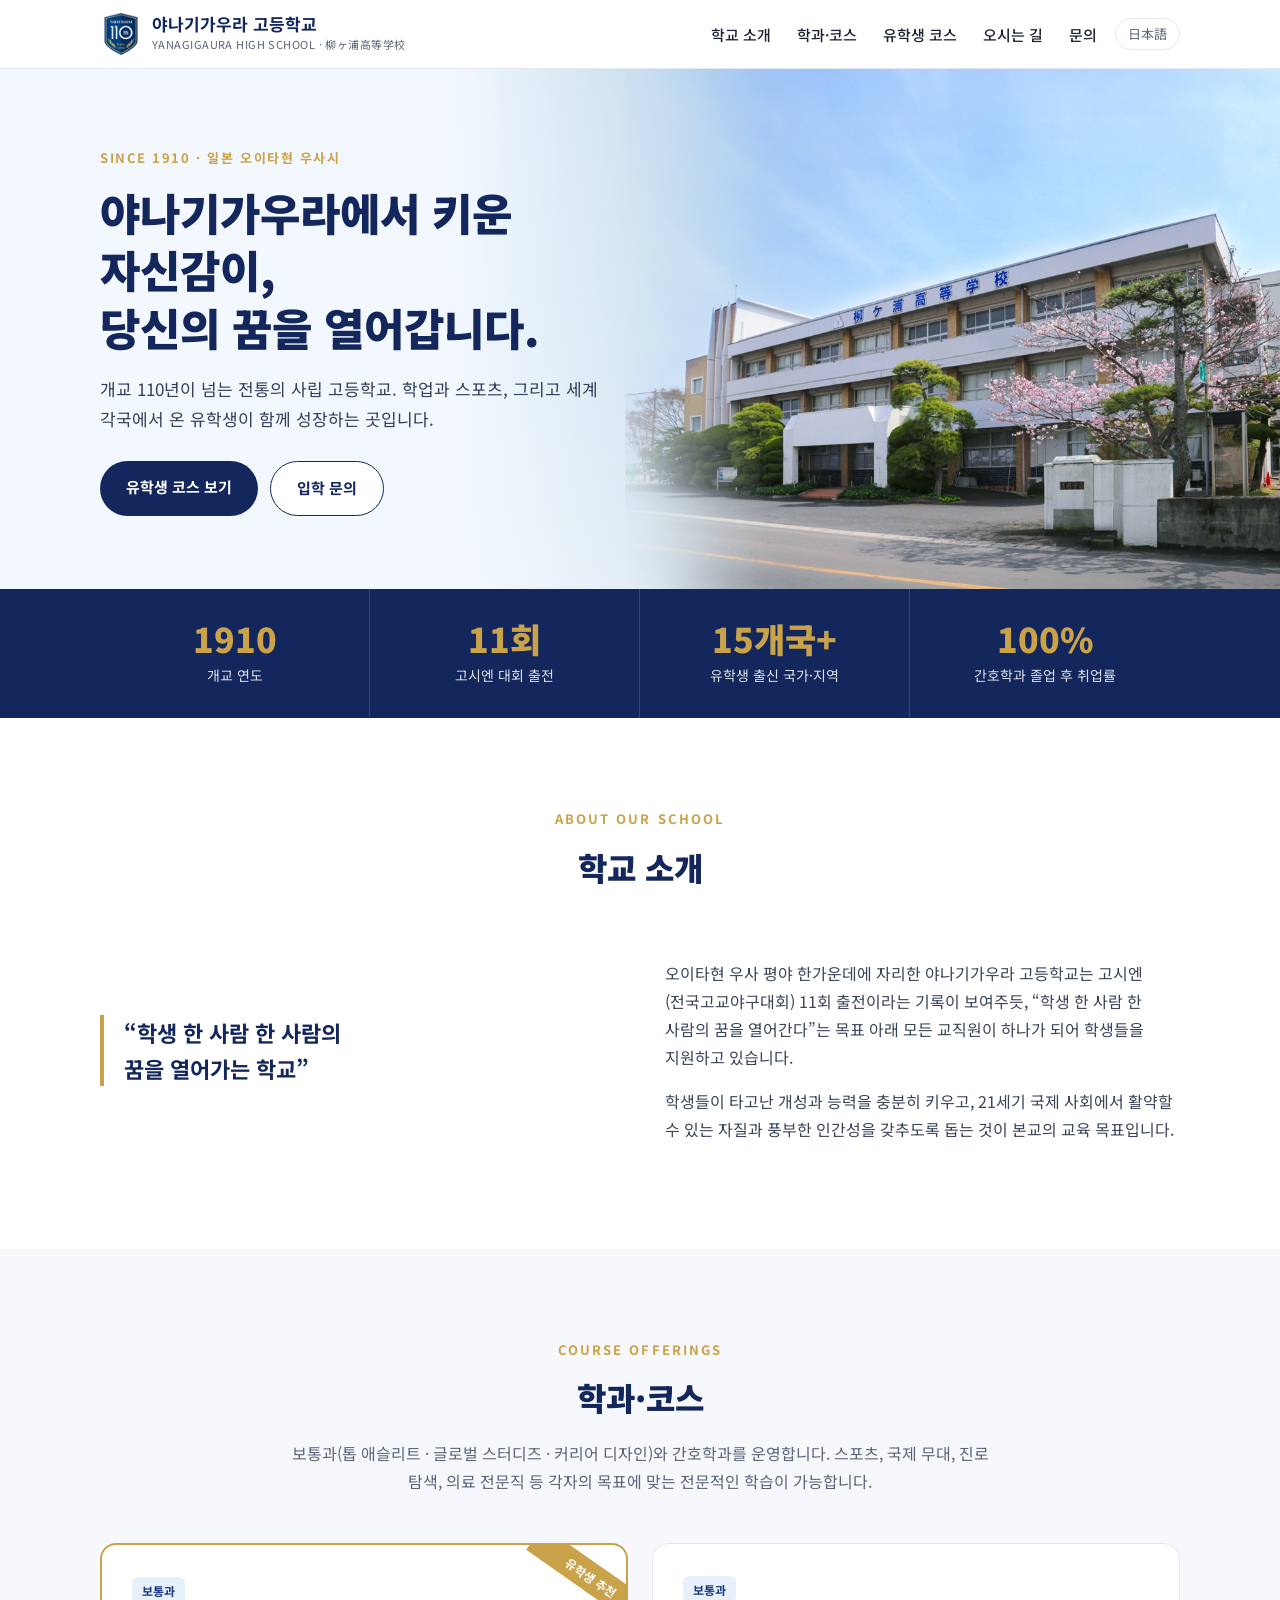
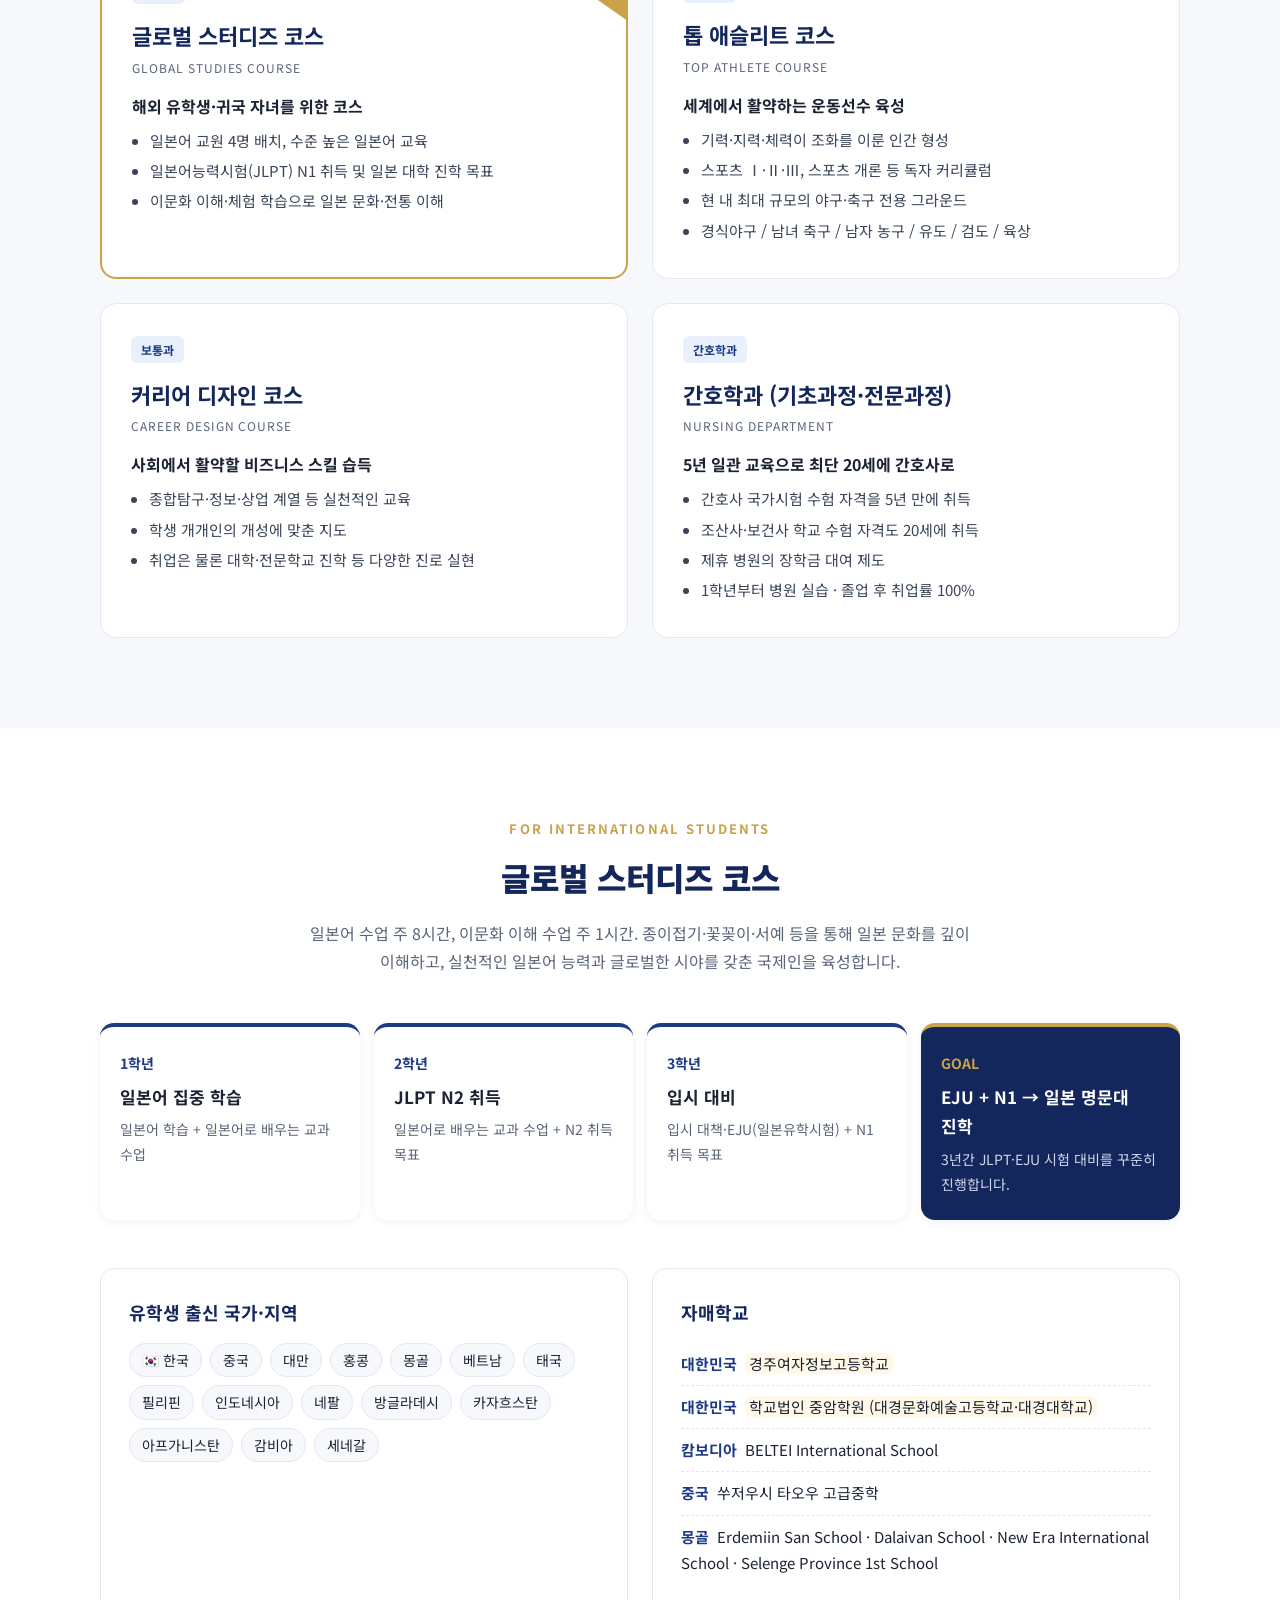
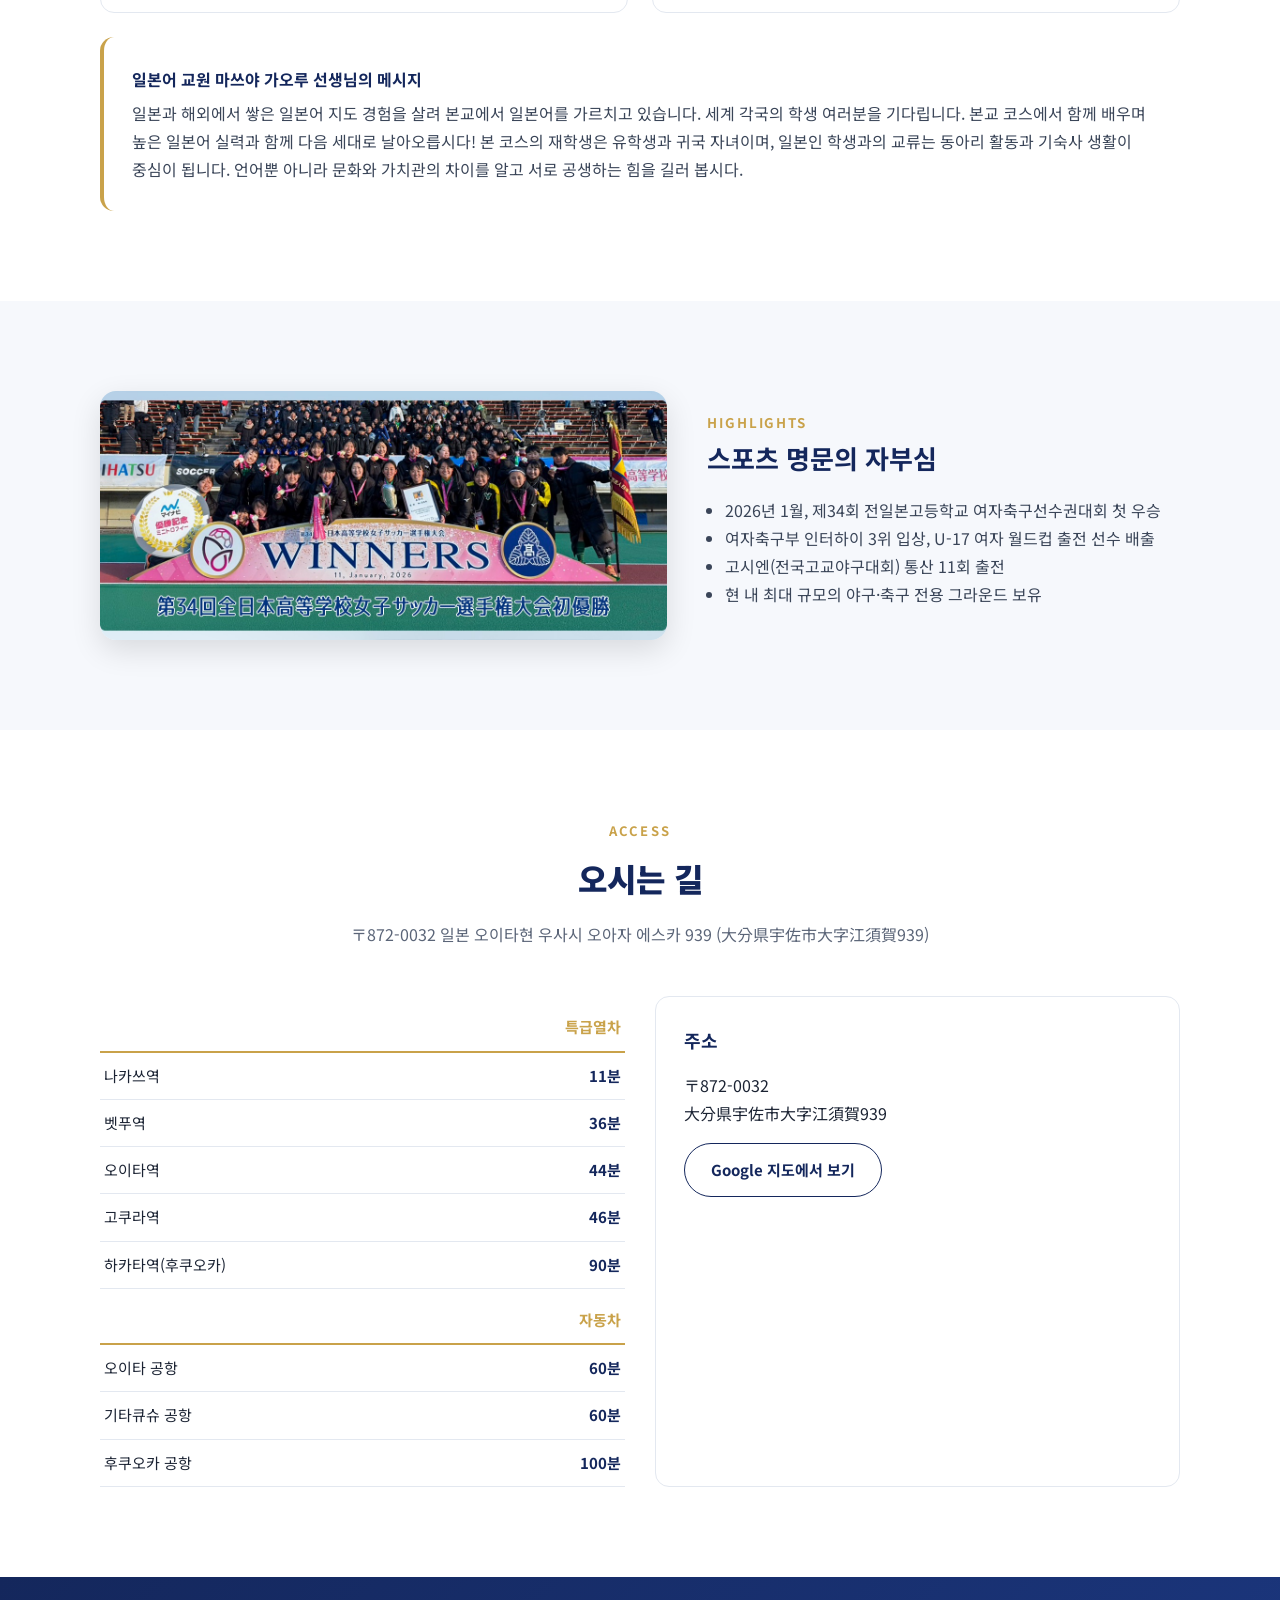
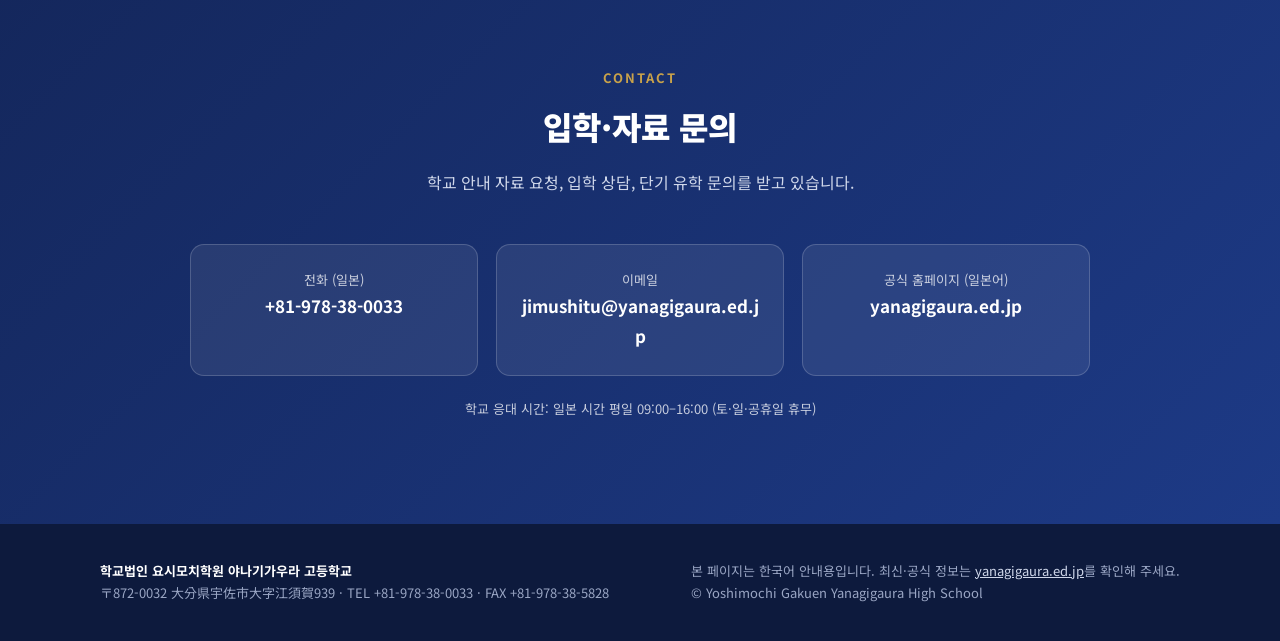
==== index.html @ 0549e5b1 "Korean info site for Yanagigaura High School Co-Authored-By: Claude Opus 5.5 <noreply@anthropic.com>" ====
<!doctype html>
<html lang="ko">
<head>
<meta charset="utf-8">
<meta name="viewport" content="width=device-width, initial-scale=1">
<title>야나기가우라 고등학교 | 한국어 안내</title>
<meta name="description" content="일본 오이타현 우사시에 위치한 사립 야나기가우라 고등학교(柳ヶ浦高等学校)의 한국어 안내 페이지. 글로벌 스터디즈 코스(유학생 코스), 간호학과, 톱 애슬리트 코스 소개.">
<meta property="og:title" content="야나기가우라 고등학교 | 한국어 안내">
<meta property="og:description" content="1910년 개교, 일본 오이타현의 사립 고등학교. 유학생을 위한 글로벌 스터디즈 코스 운영.">
<meta property="og:image" content="images/campus.jpg">
<meta property="og:locale" content="ko_KR">
<link rel="icon" href="images/emblem.png">
<link rel="alternate" hreflang="ja" href="https://yanagigaura.ed.jp/">
<link rel="preconnect" href="https://fonts.googleapis.com">
<link rel="preconnect" href="https://fonts.gstatic.com" crossorigin>
<link href="https://fonts.googleapis.com/css2?family=Noto+Sans+KR:wght@400;500;700;900&display=swap" rel="stylesheet">
<style>
:root{
  --navy:#14275c; --navy-2:#1d3a86; --gold:#c9a24a; --sky:#e8f1fb;
  --ink:#1b2333; --muted:#5b6578; --line:#e3e8f0; --bg:#ffffff; --soft:#f6f8fc;
}
*{box-sizing:border-box}
html{scroll-behavior:smooth;scroll-padding-top:72px}
body{margin:0;font-family:"Noto Sans KR",system-ui,sans-serif;color:var(--ink);background:var(--bg);line-height:1.75;word-break:keep-all}
img{max-width:100%;display:block}
a{color:inherit}
.wrap{max-width:1120px;margin:0 auto;padding:0 20px}

/* header */
header{position:sticky;top:0;z-index:10;background:rgba(255,255,255,.95);backdrop-filter:blur(8px);border-bottom:1px solid var(--line)}
.bar{display:flex;align-items:center;justify-content:space-between;height:68px}
.brand{display:flex;align-items:center;gap:10px;text-decoration:none}
.brand img{width:42px;height:42px}
.brand b{display:block;font-size:17px;color:var(--navy);line-height:1.2}
.brand small{display:block;font-size:11px;color:var(--muted);letter-spacing:.04em}
nav ul{display:flex;gap:26px;list-style:none;margin:0;padding:0}
nav a{text-decoration:none;font-size:15px;font-weight:500}
nav a:hover{color:var(--navy-2)}
.lang{font-size:13px;border:1px solid var(--line);border-radius:20px;padding:4px 12px;text-decoration:none;color:var(--muted);margin-left:18px}
.menu-btn{display:none;background:none;border:0;font-size:26px;cursor:pointer;color:var(--navy)}

/* hero */
.hero{position:relative;background:linear-gradient(90deg,#f3f8fe 0%,#f3f8fe 35%,rgba(243,248,254,0) 60%),url(images/campus.jpg) right center/cover no-repeat;min-height:520px;display:flex;align-items:center}
.hero .wrap{width:100%}
.hero-text{max-width:540px;padding:60px 0}
.eyebrow{display:inline-block;font-size:13px;font-weight:700;color:var(--gold);letter-spacing:.12em;margin-bottom:14px}
.hero h1{font-size:44px;line-height:1.3;margin:0 0 18px;color:var(--navy);font-weight:900}
.hero p{font-size:17px;color:#34405a;margin:0 0 28px}
.btns{display:flex;gap:12px;flex-wrap:wrap}
.btn{display:inline-block;padding:13px 26px;border-radius:999px;text-decoration:none;font-weight:700;font-size:15px}
.btn-p{background:var(--navy);color:#fff}
.btn-p:hover{background:var(--navy-2)}
.btn-o{border:1.5px solid var(--navy);color:var(--navy);background:#fff}

/* stats */
.stats{background:var(--navy);color:#fff}
.stats .wrap{display:grid;grid-template-columns:repeat(4,1fr);text-align:center}
.stat{padding:30px 10px;border-right:1px solid rgba(255,255,255,.15)}
.stat:last-child{border-right:0}
.stat b{display:block;font-size:34px;font-weight:900;color:var(--gold);line-height:1.2}
.stat span{font-size:14px;opacity:.85}

/* sections */
section{padding:90px 0}
section.alt{background:var(--soft)}
.sec-head{text-align:center;margin-bottom:48px}
.sec-head small{display:block;color:var(--gold);font-weight:700;letter-spacing:.16em;font-size:13px;margin-bottom:8px}
.sec-head h2{font-size:32px;margin:0;color:var(--navy);font-weight:900}
.sec-head p{color:var(--muted);max-width:720px;margin:14px auto 0}
.about{display:grid;grid-template-columns:1fr 1fr;gap:50px;align-items:center}
.about blockquote{margin:0;font-size:22px;font-weight:700;color:var(--navy);line-height:1.6;border-left:4px solid var(--gold);padding-left:20px}
.about p{color:#3a4558}

/* course cards */
.cards{display:grid;grid-template-columns:repeat(2,1fr);gap:24px}
.card{background:#fff;border:1px solid var(--line);border-radius:16px;padding:30px;position:relative;overflow:hidden}
.card .tag{display:inline-block;font-size:12px;font-weight:700;color:var(--navy-2);background:var(--sky);padding:3px 10px;border-radius:6px}
.card h3{font-size:22px;margin:12px 0 2px;color:var(--navy)}
.card .en{font-size:12px;color:var(--muted);letter-spacing:.08em;text-transform:uppercase}
.card .lead{font-weight:700;margin:14px 0 8px}
.card ul{margin:0;padding-left:18px;color:#3a4558;font-size:15px}
.card li{margin:4px 0}
.card.feature{border:2px solid var(--gold)}
.card.feature::after{content:"유학생 추천";position:absolute;top:18px;right:-34px;background:var(--gold);color:#fff;font-size:12px;font-weight:700;padding:4px 40px;transform:rotate(35deg)}

/* global */
.plan{display:grid;grid-template-columns:repeat(4,1fr);gap:14px;margin-bottom:48px}
.step{background:#fff;border-radius:14px;padding:24px 20px;border-top:4px solid var(--navy-2);box-shadow:0 2px 10px rgba(20,39,92,.06)}
.step b{display:block;color:var(--navy-2);font-size:14px;margin-bottom:6px}
.step h4{margin:0 0 6px;font-size:17px}
.step p{margin:0;font-size:14px;color:var(--muted)}
.step.goal{background:var(--navy);color:#fff;border-top-color:var(--gold)}
.step.goal b{color:var(--gold)}
.step.goal p{color:#cfd7ea}
.g-grid{display:grid;grid-template-columns:1fr 1fr;gap:24px}
.box{background:#fff;border-radius:14px;padding:28px;border:1px solid var(--line)}
.box h4{margin:0 0 14px;color:var(--navy);font-size:18px}
.chips{display:flex;flex-wrap:wrap;gap:8px}
.chips span{font-size:14px;background:var(--soft);border:1px solid var(--line);padding:4px 12px;border-radius:999px}
.sister{list-style:none;margin:0;padding:0;font-size:15px}
.sister li{padding:8px 0;border-bottom:1px dashed var(--line)}
.sister li:last-child{border-bottom:0}
.sister em{font-style:normal;font-weight:700;color:var(--navy-2);margin-right:8px}
.kr{background:#fff8e6;border-radius:6px;padding:0 4px}
.msg{margin-top:24px;background:#fff;border-radius:14px;padding:28px;border-left:4px solid var(--gold);color:#3a4558}
.msg b{display:block;color:var(--navy);margin-bottom:6px}

/* highlight */
.highlight{display:grid;grid-template-columns:1.2fr 1fr;gap:40px;align-items:center}
.highlight img{border-radius:16px;box-shadow:0 10px 30px rgba(0,0,0,.12)}
.highlight h3{font-size:26px;color:var(--navy);margin:0 0 12px}
.highlight ul{padding-left:18px;color:#3a4558}

/* access */
.access{display:grid;grid-template-columns:1fr 1fr;gap:30px}
.times{width:100%;border-collapse:collapse;font-size:15px}
.times td{padding:10px 4px;border-bottom:1px solid var(--line)}
.times td:last-child{text-align:right;font-weight:700;color:var(--navy)}
.times tr.h td{font-weight:700;color:var(--gold);border-bottom:2px solid var(--gold);padding-top:18px}

/* contact */
.contact{background:linear-gradient(135deg,var(--navy),var(--navy-2));color:#fff;text-align:center}
.contact h2{color:#fff}
.contact .sec-head p{color:#cfd7ea}
.c-grid{display:grid;grid-template-columns:repeat(3,1fr);gap:18px;max-width:900px;margin:0 auto}
.c-item{background:rgba(255,255,255,.08);border:1px solid rgba(255,255,255,.18);border-radius:14px;padding:24px}
.c-item small{display:block;opacity:.75;font-size:13px}
.c-item a,.c-item span{font-size:17px;font-weight:700;text-decoration:none;color:#fff;word-break:break-all}
.contact .note{margin-top:22px;font-size:13px;opacity:.75}

footer{background:#0d1a3d;color:#9aa6c4;font-size:13px;padding:36px 0}
footer .wrap{display:flex;justify-content:space-between;gap:20px;flex-wrap:wrap}
footer b{color:#fff}
footer a{color:#cfd7ea}

@media (max-width:860px){
  nav{display:none;position:absolute;top:68px;left:0;right:0;background:#fff;border-bottom:1px solid var(--line)}
  nav.open{display:block}
  nav ul{flex-direction:column;gap:0;padding:8px 20px 16px}
  nav li a{display:block;padding:10px 0}
  .menu-btn{display:block}
  .lang{display:none}
  .hero{background:linear-gradient(180deg,rgba(243,248,254,.92),rgba(243,248,254,.92)),url(images/campus.jpg) center/cover;min-height:auto}
  .hero h1{font-size:32px}
  .stats .wrap{grid-template-columns:repeat(2,1fr)}
  .stat:nth-child(2){border-right:0}
  .about,.cards,.g-grid,.highlight,.access,.c-grid{grid-template-columns:1fr}
  .plan{grid-template-columns:1fr 1fr}
  section{padding:64px 0}
  .sec-head h2{font-size:26px}
  .wrap{padding:0 16px}
}
</style>
</head>
<body>

<header>
  <div class="wrap bar">
    <a class="brand" href="#top">
      <img src="images/emblem.png" alt="야나기가우라 고등학교 교표">
      <span><b>야나기가우라 고등학교</b><small>YANAGIGAURA HIGH SCHOOL · 柳ヶ浦高等学校</small></span>
    </a>
    <div style="display:flex;align-items:center">
      <nav id="nav"><ul>
        <li><a href="#about">학교 소개</a></li>
        <li><a href="#courses">학과·코스</a></li>
        <li><a href="#global">유학생 코스</a></li>
        <li><a href="#access">오시는 길</a></li>
        <li><a href="#contact">문의</a></li>
      </ul></nav>
      <a class="lang" href="https://yanagigaura.ed.jp/" target="_blank" rel="noopener">日本語</a>
      <button class="menu-btn" aria-label="메뉴" onclick="document.getElementById('nav').classList.toggle('open')">☰</button>
    </div>
  </div>
</header>

<main id="top">
  <div class="hero">
    <div class="wrap">
      <div class="hero-text">
        <span class="eyebrow">SINCE 1910 · 일본 오이타현 우사시</span>
        <h1>야나기가우라에서 키운 자신감이,<br>당신의 꿈을 열어갑니다.</h1>
        <p>개교 110년이 넘는 전통의 사립 고등학교. 학업과 스포츠, 그리고 세계 각국에서 온 유학생이 함께 성장하는 곳입니다.</p>
        <div class="btns">
          <a class="btn btn-p" href="#global">유학생 코스 보기</a>
          <a class="btn btn-o" href="#contact">입학 문의</a>
        </div>
      </div>
    </div>
  </div>

  <div class="stats">
    <div class="wrap">
      <div class="stat"><b>1910</b><span>개교 연도</span></div>
      <div class="stat"><b>11회</b><span>고시엔 대회 출전</span></div>
      <div class="stat"><b>15개국+</b><span>유학생 출신 국가·지역</span></div>
      <div class="stat"><b>100%</b><span>간호학과 졸업 후 취업률</span></div>
    </div>
  </div>

  <section id="about">
    <div class="wrap">
      <div class="sec-head"><small>ABOUT OUR SCHOOL</small><h2>학교 소개</h2></div>
      <div class="about">
        <blockquote>“학생 한 사람 한 사람의<br>꿈을 열어가는 학교”</blockquote>
        <div>
          <p>오이타현 우사 평야 한가운데에 자리한 야나기가우라 고등학교는 고시엔(전국고교야구대회) 11회 출전이라는 기록이 보여주듯, “학생 한 사람 한 사람의 꿈을 열어간다”는 목표 아래 모든 교직원이 하나가 되어 학생들을 지원하고 있습니다.</p>
          <p>학생들이 타고난 개성과 능력을 충분히 키우고, 21세기 국제 사회에서 활약할 수 있는 자질과 풍부한 인간성을 갖추도록 돕는 것이 본교의 교육 목표입니다.</p>
        </div>
      </div>
    </div>
  </section>

  <section id="courses" class="alt">
    <div class="wrap">
      <div class="sec-head"><small>COURSE OFFERINGS</small><h2>학과·코스</h2>
        <p>보통과(톱 애슬리트 · 글로벌 스터디즈 · 커리어 디자인)와 간호학과를 운영합니다. 스포츠, 국제 무대, 진로 탐색, 의료 전문직 등 각자의 목표에 맞는 전문적인 학습이 가능합니다.</p></div>
      <div class="cards">
        <div class="card feature">
          <span class="tag">보통과</span>
          <h3>글로벌 스터디즈 코스</h3><div class="en">Global Studies Course</div>
          <p class="lead">해외 유학생·귀국 자녀를 위한 코스</p>
          <ul>
            <li>일본어 교원 4명 배치, 수준 높은 일본어 교육</li>
            <li>일본어능력시험(JLPT) N1 취득 및 일본 대학 진학 목표</li>
            <li>이문화 이해·체험 학습으로 일본 문화·전통 이해</li>
          </ul>
        </div>
        <div class="card">
          <span class="tag">보통과</span>
          <h3>톱 애슬리트 코스</h3><div class="en">Top Athlete Course</div>
          <p class="lead">세계에서 활약하는 운동선수 육성</p>
          <ul>
            <li>기력·지력·체력이 조화를 이룬 인간 형성</li>
            <li>스포츠 Ⅰ·Ⅱ·Ⅲ, 스포츠 개론 등 독자 커리큘럼</li>
            <li>현 내 최대 규모의 야구·축구 전용 그라운드</li>
            <li>경식야구 / 남녀 축구 / 남자 농구 / 유도 / 검도 / 육상</li>
          </ul>
        </div>
        <div class="card">
          <span class="tag">보통과</span>
          <h3>커리어 디자인 코스</h3><div class="en">Career Design Course</div>
          <p class="lead">사회에서 활약할 비즈니스 스킬 습득</p>
          <ul>
            <li>종합탐구·정보·상업 계열 등 실천적인 교육</li>
            <li>학생 개개인의 개성에 맞춘 지도</li>
            <li>취업은 물론 대학·전문학교 진학 등 다양한 진로 실현</li>
          </ul>
        </div>
        <div class="card">
          <span class="tag">간호학과</span>
          <h3>간호학과 (기초과정·전문과정)</h3><div class="en">Nursing Department</div>
          <p class="lead">5년 일관 교육으로 최단 20세에 간호사로</p>
          <ul>
            <li>간호사 국가시험 수험 자격을 5년 만에 취득</li>
            <li>조산사·보건사 학교 수험 자격도 20세에 취득</li>
            <li>제휴 병원의 장학금 대여 제도</li>
            <li>1학년부터 병원 실습 · 졸업 후 취업률 100%</li>
          </ul>
        </div>
      </div>
    </div>
  </section>

  <section id="global">
    <div class="wrap">
      <div class="sec-head"><small>FOR INTERNATIONAL STUDENTS</small><h2>글로벌 스터디즈 코스</h2>
        <p>일본어 수업 주 8시간, 이문화 이해 수업 주 1시간. 종이접기·꽃꽂이·서예 등을 통해 일본 문화를 깊이 이해하고, 실천적인 일본어 능력과 글로벌한 시야를 갖춘 국제인을 육성합니다.</p></div>

      <div class="plan">
        <div class="step"><b>1학년</b><h4>일본어 집중 학습</h4><p>일본어 학습 + 일본어로 배우는 교과 수업</p></div>
        <div class="step"><b>2학년</b><h4>JLPT N2 취득</h4><p>일본어로 배우는 교과 수업 + N2 취득 목표</p></div>
        <div class="step"><b>3학년</b><h4>입시 대비</h4><p>입시 대책·EJU(일본유학시험) + N1 취득 목표</p></div>
        <div class="step goal"><b>GOAL</b><h4>EJU + N1 → 일본 명문대 진학</h4><p>3년간 JLPT·EJU 시험 대비를 꾸준히 진행합니다.</p></div>
      </div>

      <div class="g-grid">
        <div class="box">
          <h4>유학생 출신 국가·지역</h4>
          <div class="chips">
            <span class="kr">🇰🇷 한국</span><span>중국</span><span>대만</span><span>홍콩</span><span>몽골</span><span>베트남</span><span>태국</span><span>필리핀</span><span>인도네시아</span><span>네팔</span><span>방글라데시</span><span>카자흐스탄</span><span>아프가니스탄</span><span>감비아</span><span>세네갈</span>
          </div>
        </div>
        <div class="box">
          <h4>자매학교</h4>
          <ul class="sister">
            <li><em>대한민국</em><span class="kr">경주여자정보고등학교</span></li>
            <li><em>대한민국</em><span class="kr">학교법인 중암학원 (대경문화예술고등학교·대경대학교)</span></li>
            <li><em>캄보디아</em>BELTEI International School</li>
            <li><em>중국</em>쑤저우시 타오우 고급중학</li>
            <li><em>몽골</em>Erdemiin San School · Dalaivan School · New Era International School · Selenge Province 1st School</li>
          </ul>
        </div>
      </div>

      <div class="msg">
        <b>일본어 교원 마쓰야 가오루 선생님의 메시지</b>
        일본과 해외에서 쌓은 일본어 지도 경험을 살려 본교에서 일본어를 가르치고 있습니다. 세계 각국의 학생 여러분을 기다립니다. 본교 코스에서 함께 배우며 높은 일본어 실력과 함께 다음 세대로 날아오릅시다! 본 코스의 재학생은 유학생과 귀국 자녀이며, 일본인 학생과의 교류는 동아리 활동과 기숙사 생활이 중심이 됩니다. 언어뿐 아니라 문화와 가치관의 차이를 알고 서로 공생하는 힘을 길러 봅시다.
      </div>
    </div>
  </section>

  <section class="alt">
    <div class="wrap highlight">
      <img src="images/winners.jpg" alt="제34회 전일본고등학교 여자축구선수권대회 우승" loading="lazy">
      <div>
        <small style="color:var(--gold);font-weight:700;letter-spacing:.14em">HIGHLIGHTS</small>
        <h3>스포츠 명문의 자부심</h3>
        <ul>
          <li>2026년 1월, 제34회 전일본고등학교 여자축구선수권대회 첫 우승</li>
          <li>여자축구부 인터하이 3위 입상, U-17 여자 월드컵 출전 선수 배출</li>
          <li>고시엔(전국고교야구대회) 통산 11회 출전</li>
          <li>현 내 최대 규모의 야구·축구 전용 그라운드 보유</li>
        </ul>
      </div>
    </div>
  </section>

  <section id="access">
    <div class="wrap">
      <div class="sec-head"><small>ACCESS</small><h2>오시는 길</h2>
        <p>〒872-0032 일본 오이타현 우사시 오아자 에스카 939 (大分県宇佐市大字江須賀939)</p></div>
      <div class="access">
        <table class="times">
          <tr class="h"><td colspan="2">특급열차</td></tr>
          <tr><td>나카쓰역</td><td>11분</td></tr>
          <tr><td>벳푸역</td><td>36분</td></tr>
          <tr><td>오이타역</td><td>44분</td></tr>
          <tr><td>고쿠라역</td><td>46분</td></tr>
          <tr><td>하카타역(후쿠오카)</td><td>90분</td></tr>
          <tr class="h"><td colspan="2">자동차</td></tr>
          <tr><td>오이타 공항</td><td>60분</td></tr>
          <tr><td>기타큐슈 공항</td><td>60분</td></tr>
          <tr><td>후쿠오카 공항</td><td>100분</td></tr>
        </table>
        <div class="box"><h4>주소</h4><p style="margin:0 0 16px">〒872-0032<br>大分県宇佐市大字江須賀939</p><a class="btn btn-o" href="https://maps.google.com/?q=%E6%9F%B3%E3%83%B6%E6%B5%A6%E9%AB%98%E7%AD%89%E5%AD%A6%E6%A0%A1" target="_blank" rel="noopener">Google 지도에서 보기</a></div>
      </div>
    </div>
  </section>

  <section id="contact" class="contact">
    <div class="wrap">
      <div class="sec-head"><small>CONTACT</small><h2>입학·자료 문의</h2>
        <p>학교 안내 자료 요청, 입학 상담, 단기 유학 문의를 받고 있습니다.</p></div>
      <div class="c-grid">
        <div class="c-item"><small>전화 (일본)</small><a href="tel:+81978380033">+81-978-38-0033</a></div>
        <div class="c-item"><small>이메일</small><a href="mailto:jimushitu@yanagigaura.ed.jp">jimushitu@yanagigaura.ed.jp</a></div>
        <div class="c-item"><small>공식 홈페이지 (일본어)</small><a href="https://yanagigaura.ed.jp/" target="_blank" rel="noopener">yanagigaura.ed.jp</a></div>
      </div>
      <p class="note">학교 응대 시간: 일본 시간 평일 09:00–16:00 (토·일·공휴일 휴무)</p>
    </div>
  </section>
</main>

<footer>
  <div class="wrap">
    <div><b>학교법인 요시모치학원 야나기가우라 고등학교</b><br>〒872-0032 大分県宇佐市大字江須賀939 · TEL +81-978-38-0033 · FAX +81-978-38-5828</div>
    <div>본 페이지는 한국어 안내용입니다. 최신·공식 정보는 <a href="https://yanagigaura.ed.jp/" target="_blank" rel="noopener">yanagigaura.ed.jp</a>를 확인해 주세요.<br>© Yoshimochi Gakuen Yanagigaura High School</div>
  </div>
</footer>

<script>
document.querySelectorAll('#nav a').forEach(a=>a.addEventListener('click',()=>document.getElementById('nav').classList.remove('open')));
</script>
</body>
</html>
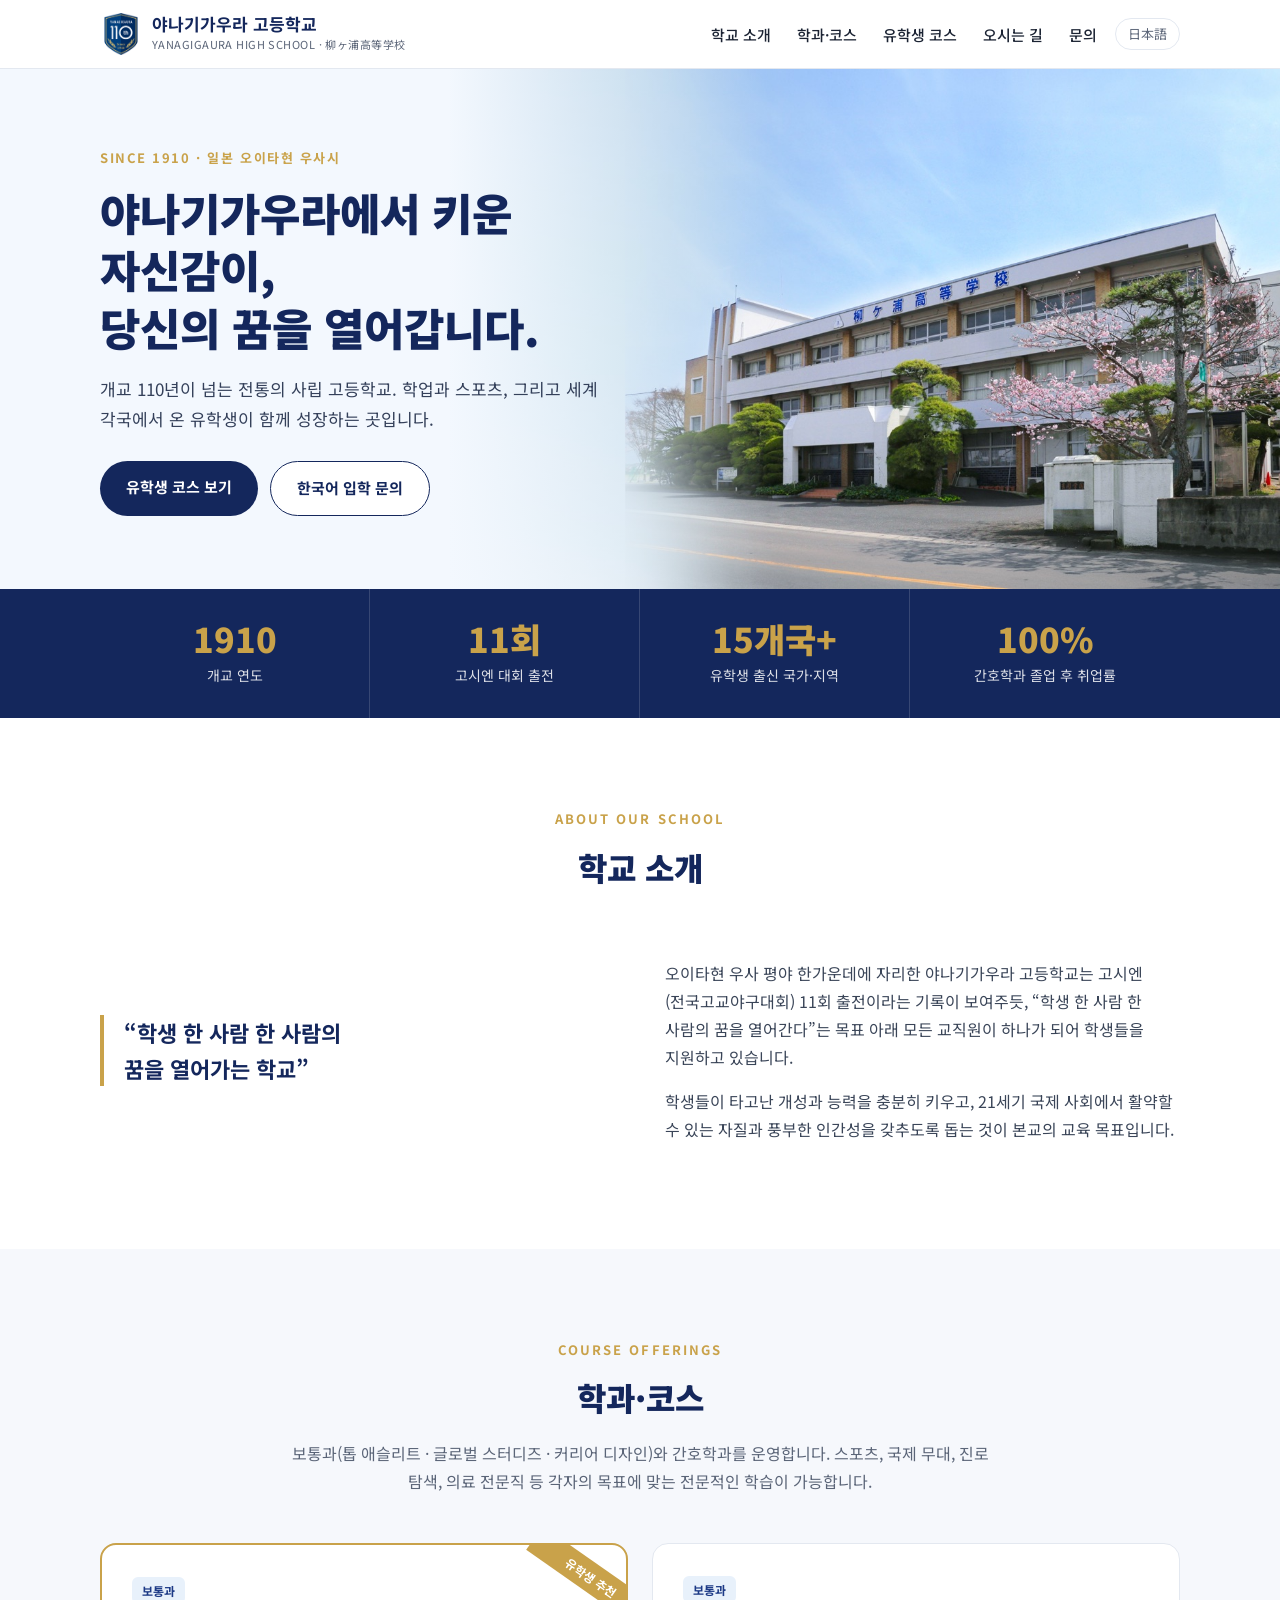
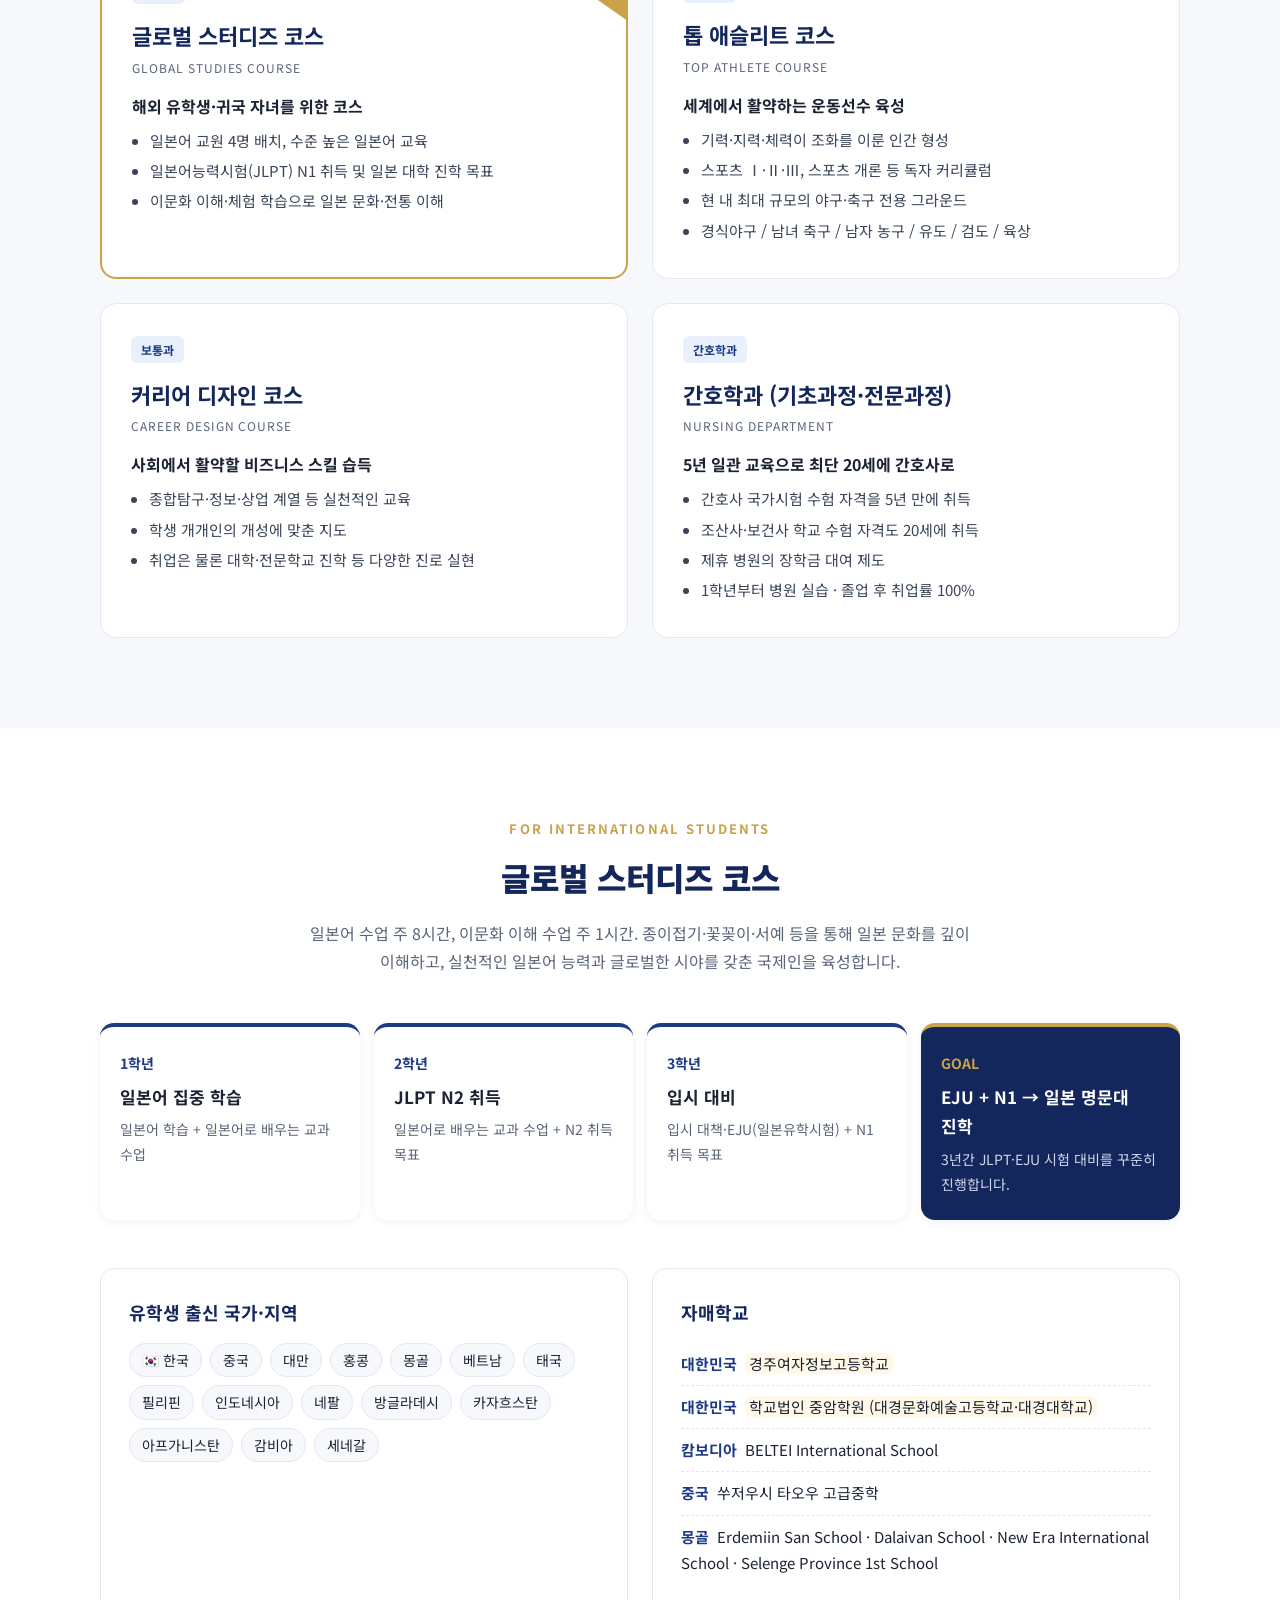
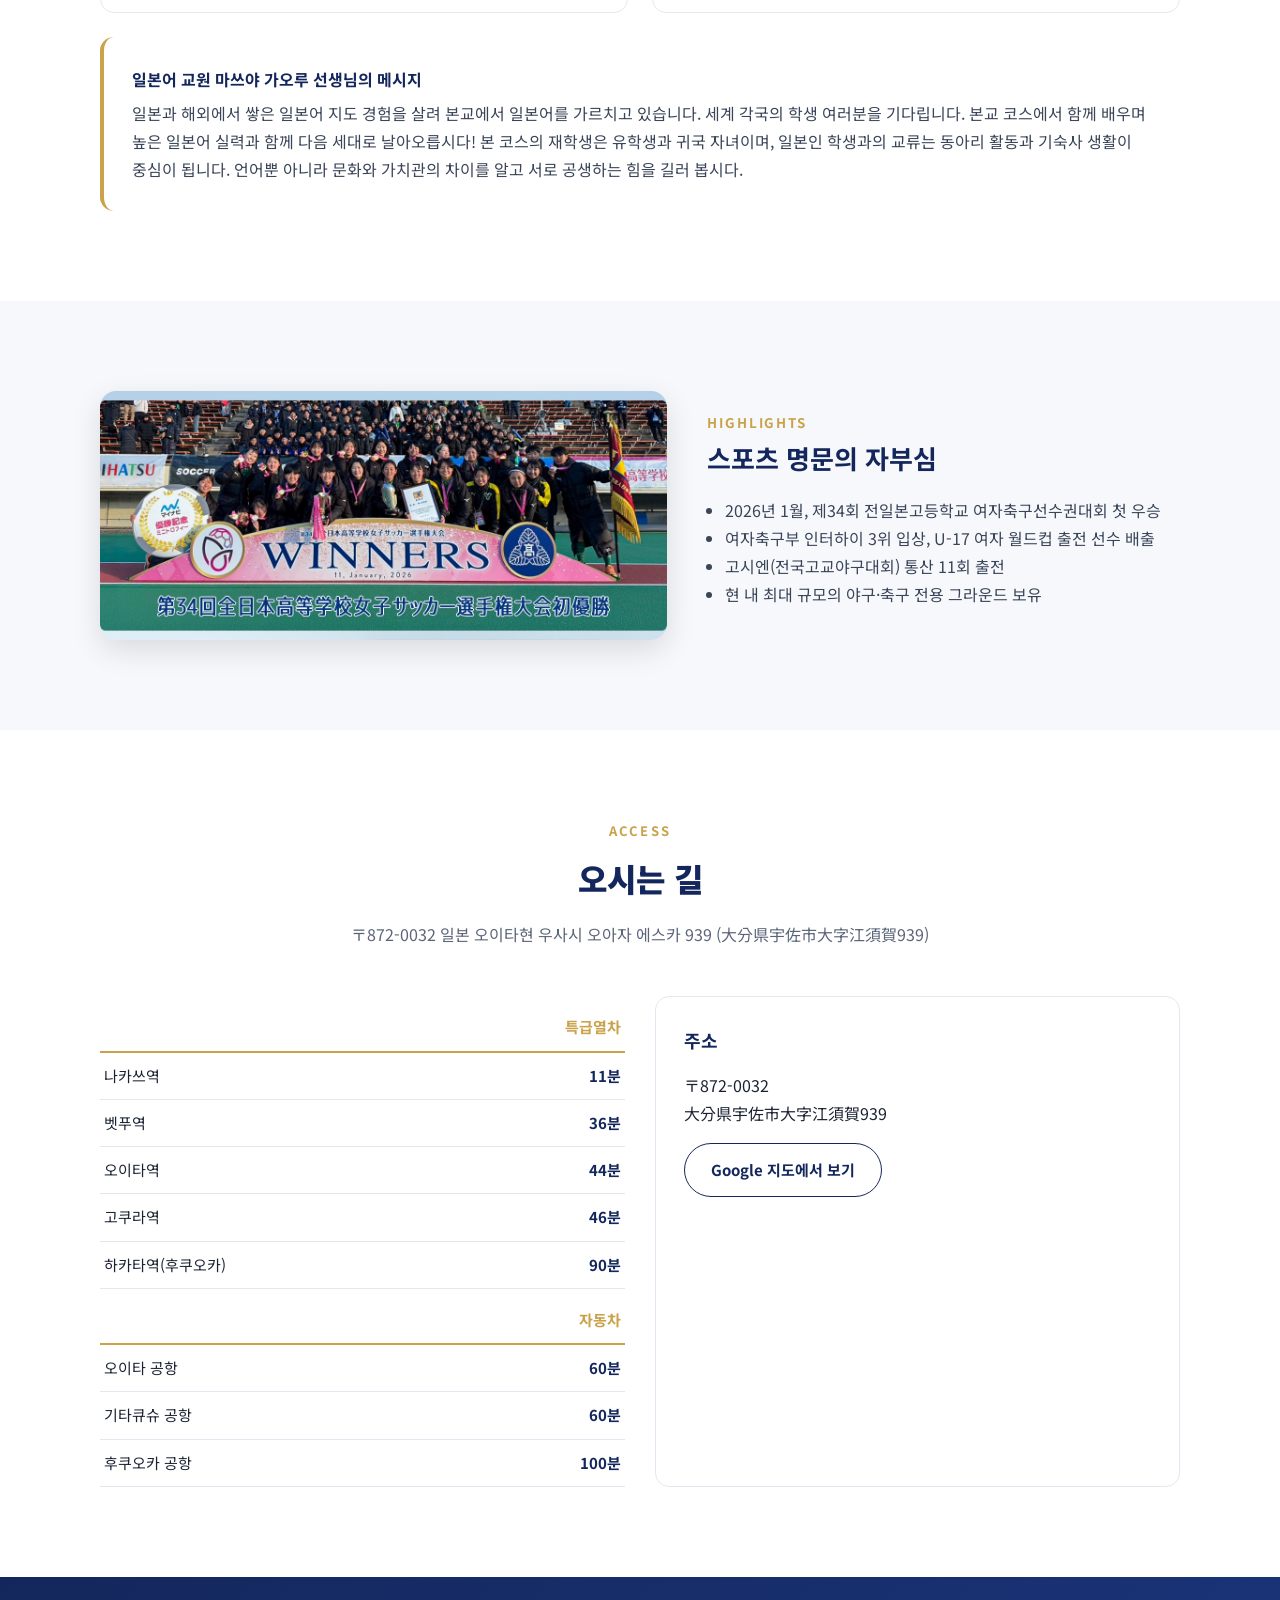
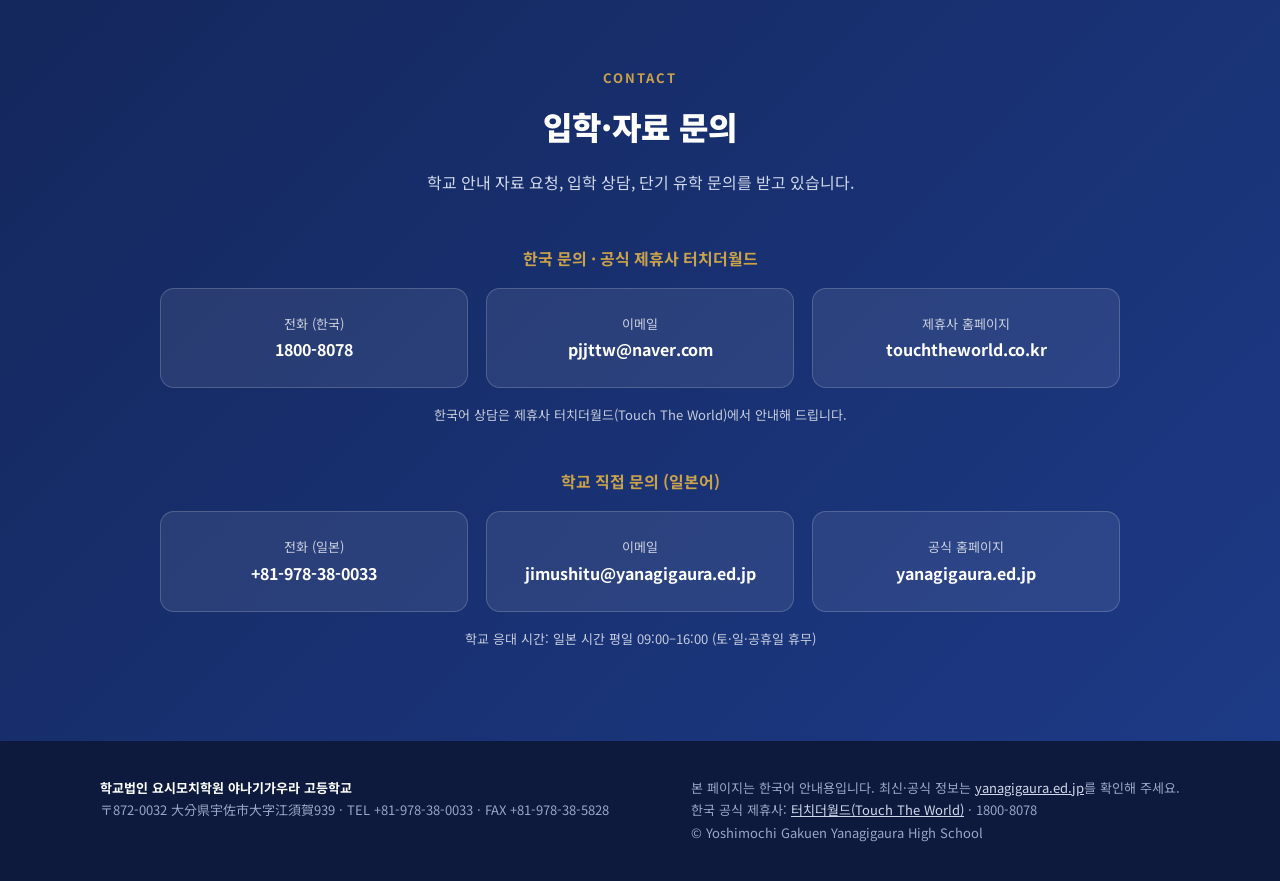
==== commit 9910fd24: "Add Korea contacts and Touch The World partner link Co-Authored-By: Claude Opus 5.5 <noreply@anthrop" ====
--- a/index.html
+++ b/index.html
@@ -122,11 +122,13 @@
 .contact{background:linear-gradient(135deg,var(--navy),var(--navy-2));color:#fff;text-align:center}
 .contact h2{color:#fff}
 .contact .sec-head p{color:#cfd7ea}
-.c-grid{display:grid;grid-template-columns:repeat(3,1fr);gap:18px;max-width:900px;margin:0 auto}
+.c-grid{display:grid;grid-template-columns:repeat(3,1fr);gap:18px;max-width:960px;margin:0 auto}
 .c-item{background:rgba(255,255,255,.08);border:1px solid rgba(255,255,255,.18);border-radius:14px;padding:24px}
 .c-item small{display:block;opacity:.75;font-size:13px}
-.c-item a,.c-item span{font-size:17px;font-weight:700;text-decoration:none;color:#fff;word-break:break-all}
-.contact .note{margin-top:22px;font-size:13px;opacity:.75}
+.c-item a,.c-item span{font-size:16px;font-weight:700;text-decoration:none;color:#fff;overflow-wrap:anywhere}
+.contact .note{margin:16px 0 0;font-size:13px;opacity:.75}
+.c-label{font-size:16px;margin:40px 0 16px;color:var(--gold)}
+.c-label:first-of-type{margin-top:0}
 
 footer{background:#0d1a3d;color:#9aa6c4;font-size:13px;padding:36px 0}
 footer .wrap{display:flex;justify-content:space-between;gap:20px;flex-wrap:wrap}
@@ -183,7 +185,7 @@
         <p>개교 110년이 넘는 전통의 사립 고등학교. 학업과 스포츠, 그리고 세계 각국에서 온 유학생이 함께 성장하는 곳입니다.</p>
         <div class="btns">
           <a class="btn btn-p" href="#global">유학생 코스 보기</a>
-          <a class="btn btn-o" href="#contact">입학 문의</a>
+          <a class="btn btn-o" href="#contact">한국어 입학 문의</a>
         </div>
       </div>
     </div>
@@ -342,10 +344,18 @@
     <div class="wrap">
       <div class="sec-head"><small>CONTACT</small><h2>입학·자료 문의</h2>
         <p>학교 안내 자료 요청, 입학 상담, 단기 유학 문의를 받고 있습니다.</p></div>
+      <h3 class="c-label">한국 문의 · 공식 제휴사 터치더월드</h3>
+      <div class="c-grid">
+        <div class="c-item"><small>전화 (한국)</small><a href="tel:18008078">1800-8078</a></div>
+        <div class="c-item"><small>이메일</small><a href="mailto:pjjttw@naver.com">pjjttw@naver.com</a></div>
+        <div class="c-item"><small>제휴사 홈페이지</small><a href="https://www.touchtheworld.co.kr" target="_blank" rel="noopener">touchtheworld.co.kr</a></div>
+      </div>
+      <p class="note">한국어 상담은 제휴사 터치더월드(Touch The World)에서 안내해 드립니다.</p>
+      <h3 class="c-label">학교 직접 문의 (일본어)</h3>
       <div class="c-grid">
         <div class="c-item"><small>전화 (일본)</small><a href="tel:+81978380033">+81-978-38-0033</a></div>
         <div class="c-item"><small>이메일</small><a href="mailto:jimushitu@yanagigaura.ed.jp">jimushitu@yanagigaura.ed.jp</a></div>
-        <div class="c-item"><small>공식 홈페이지 (일본어)</small><a href="https://yanagigaura.ed.jp/" target="_blank" rel="noopener">yanagigaura.ed.jp</a></div>
+        <div class="c-item"><small>공식 홈페이지</small><a href="https://yanagigaura.ed.jp/" target="_blank" rel="noopener">yanagigaura.ed.jp</a></div>
       </div>
       <p class="note">학교 응대 시간: 일본 시간 평일 09:00–16:00 (토·일·공휴일 휴무)</p>
     </div>
@@ -355,7 +365,7 @@
 <footer>
   <div class="wrap">
     <div><b>학교법인 요시모치학원 야나기가우라 고등학교</b><br>〒872-0032 大分県宇佐市大字江須賀939 · TEL +81-978-38-0033 · FAX +81-978-38-5828</div>
-    <div>본 페이지는 한국어 안내용입니다. 최신·공식 정보는 <a href="https://yanagigaura.ed.jp/" target="_blank" rel="noopener">yanagigaura.ed.jp</a>를 확인해 주세요.<br>© Yoshimochi Gakuen Yanagigaura High School</div>
+    <div>본 페이지는 한국어 안내용입니다. 최신·공식 정보는 <a href="https://yanagigaura.ed.jp/" target="_blank" rel="noopener">yanagigaura.ed.jp</a>를 확인해 주세요.<br>한국 공식 제휴사: <a href="https://www.touchtheworld.co.kr" target="_blank" rel="noopener">터치더월드(Touch The World)</a> · 1800-8078<br>© Yoshimochi Gakuen Yanagigaura High School</div>
   </div>
 </footer>
 
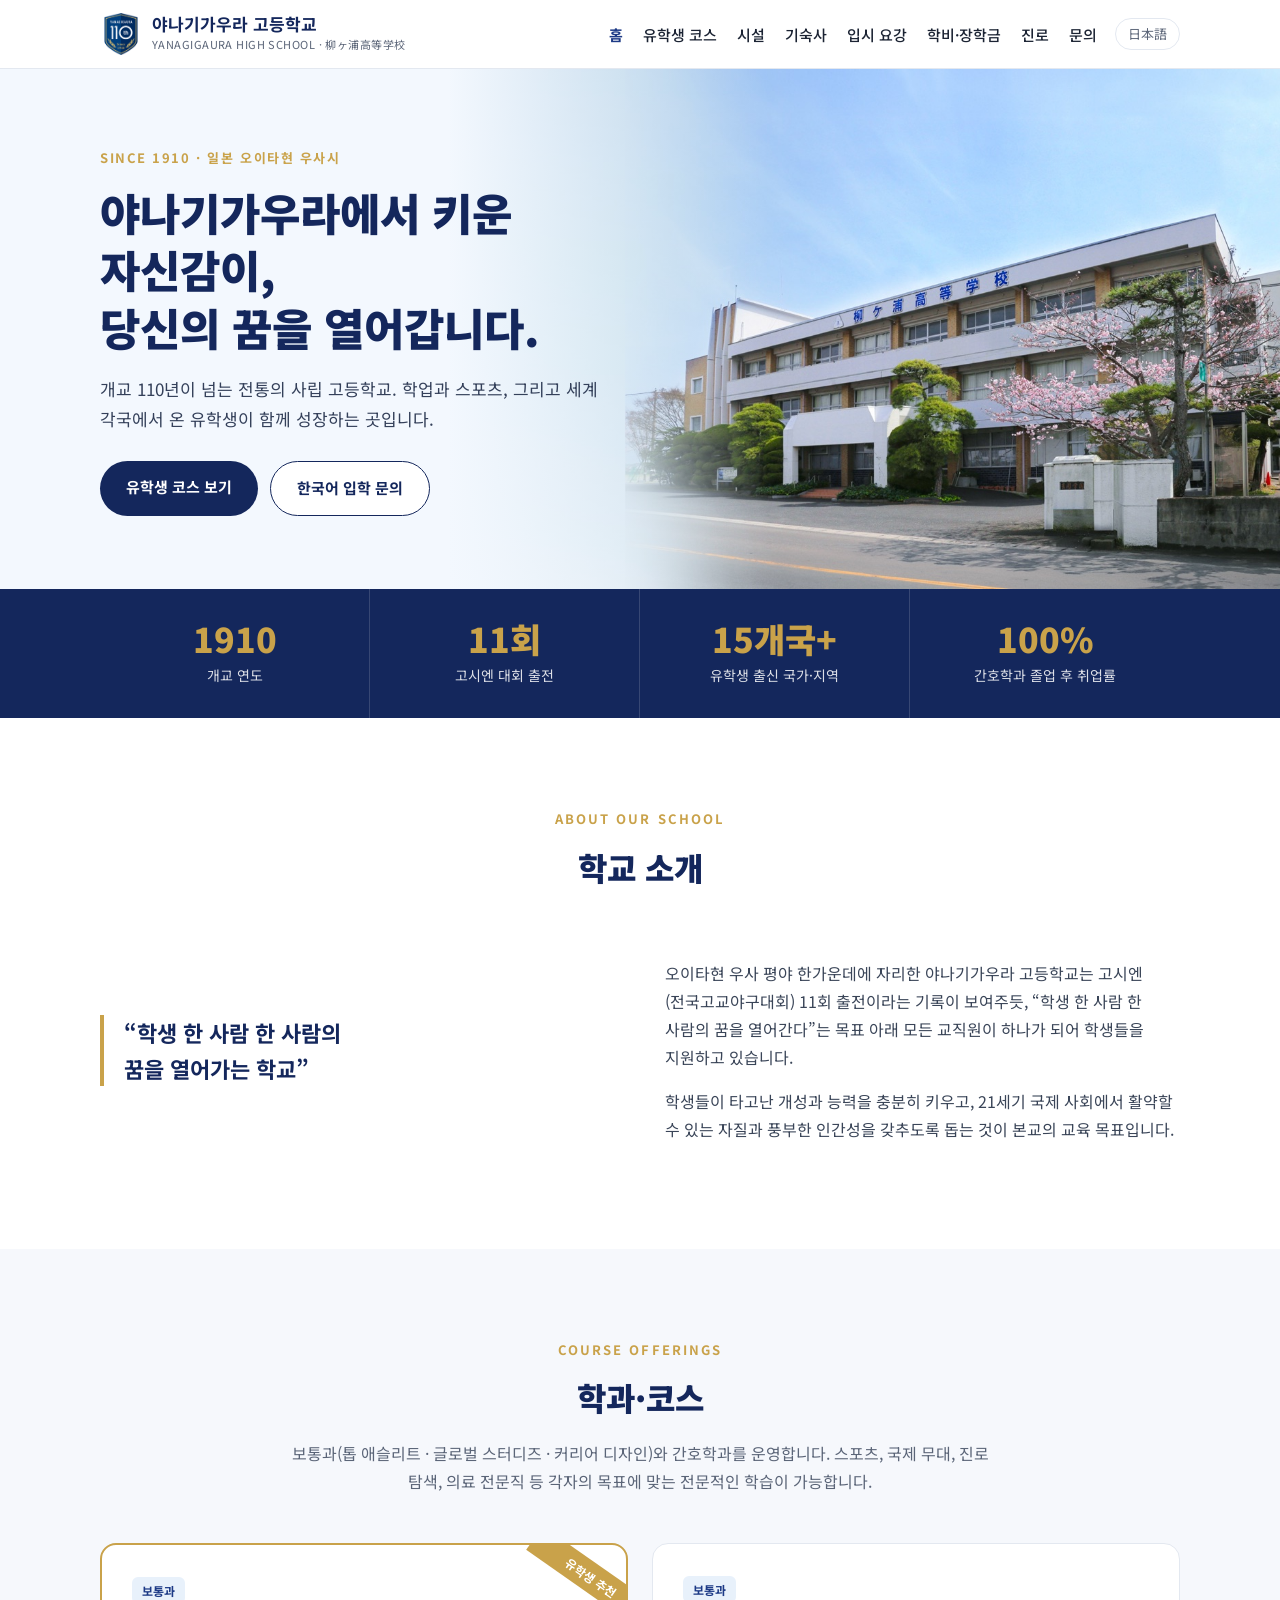
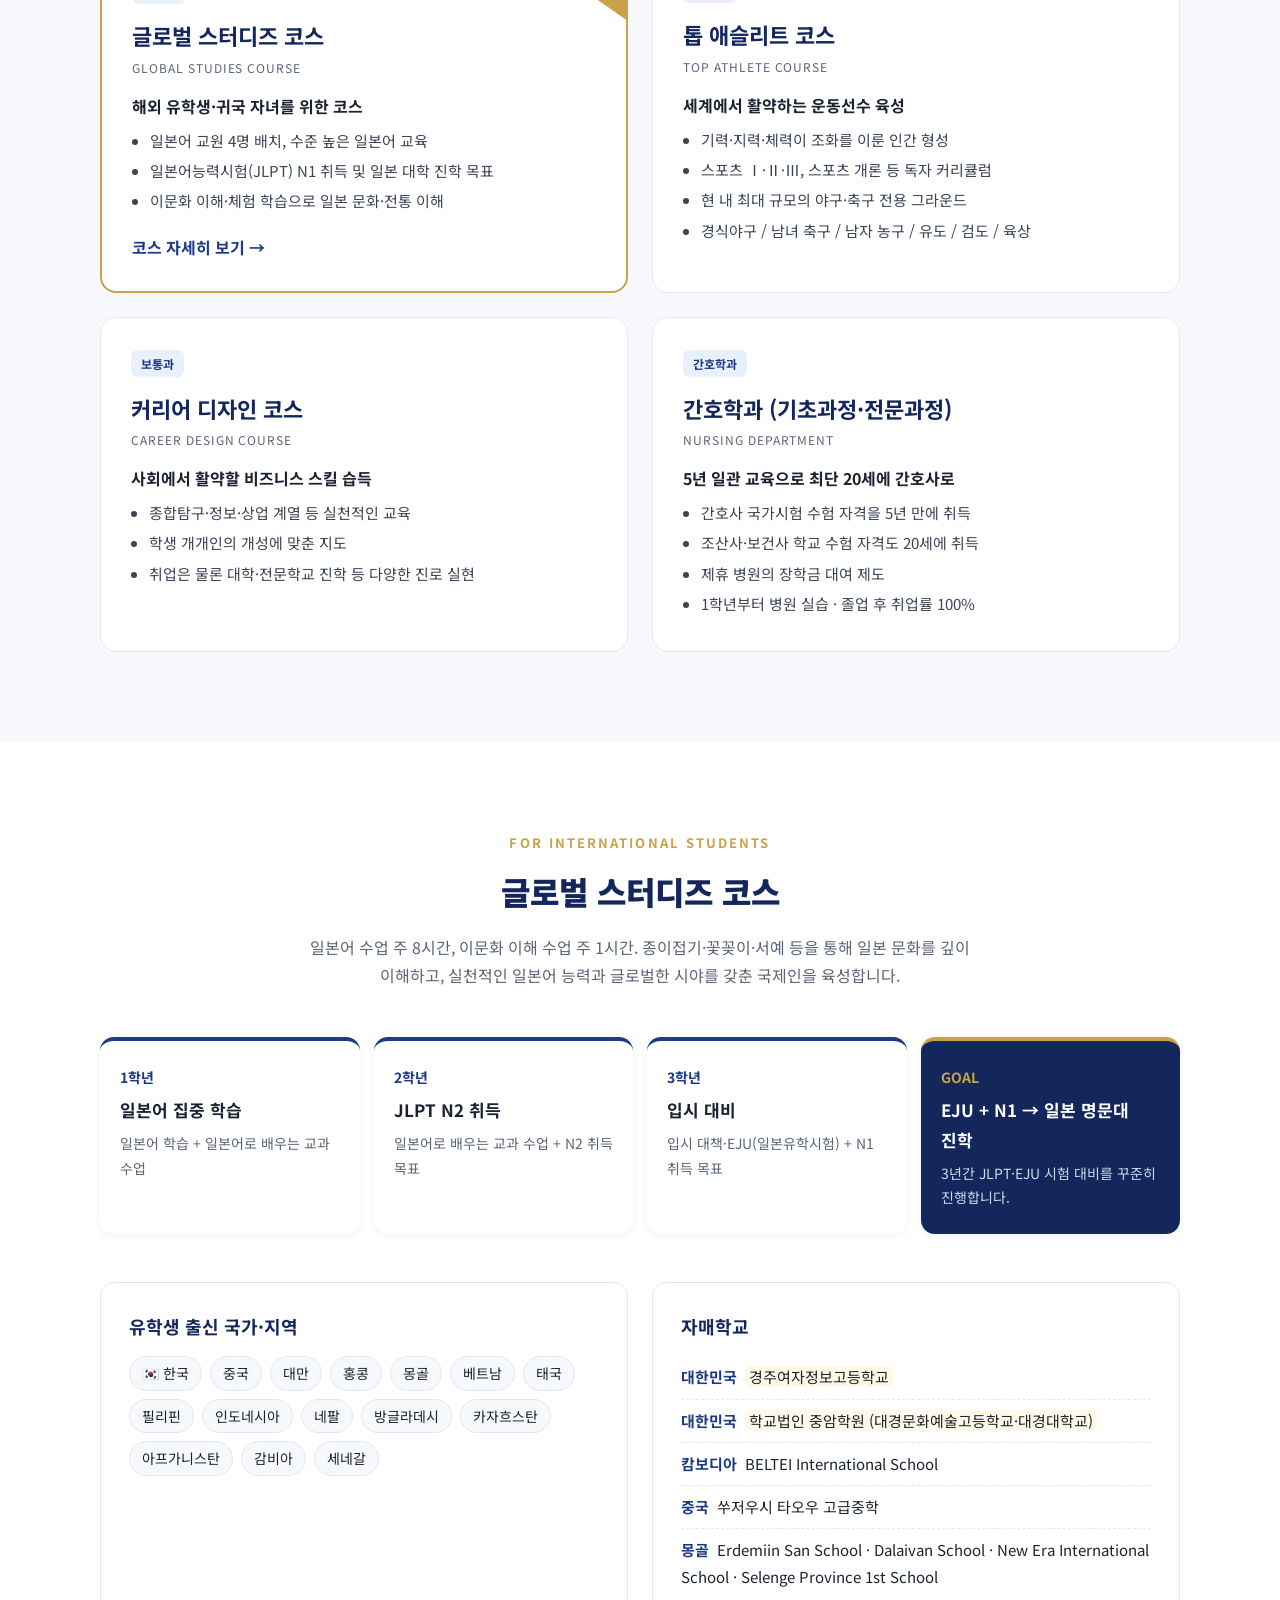
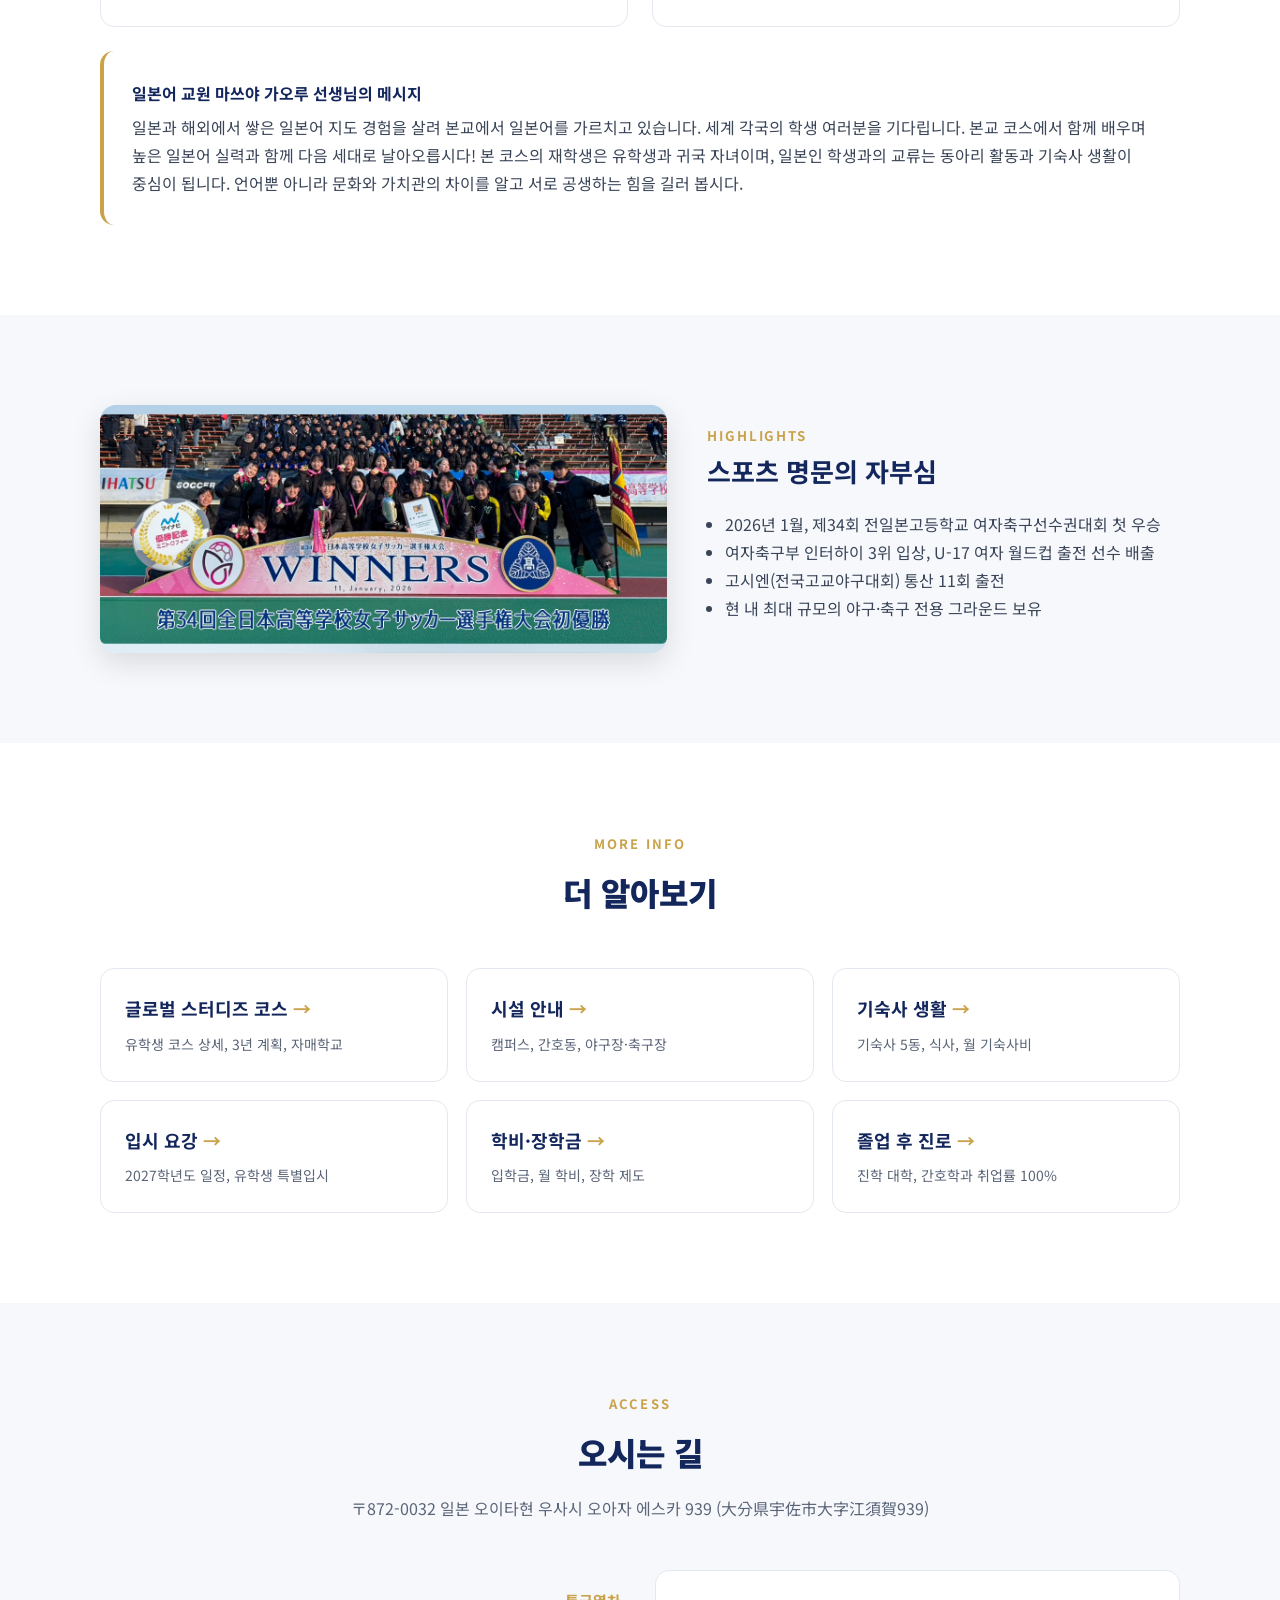
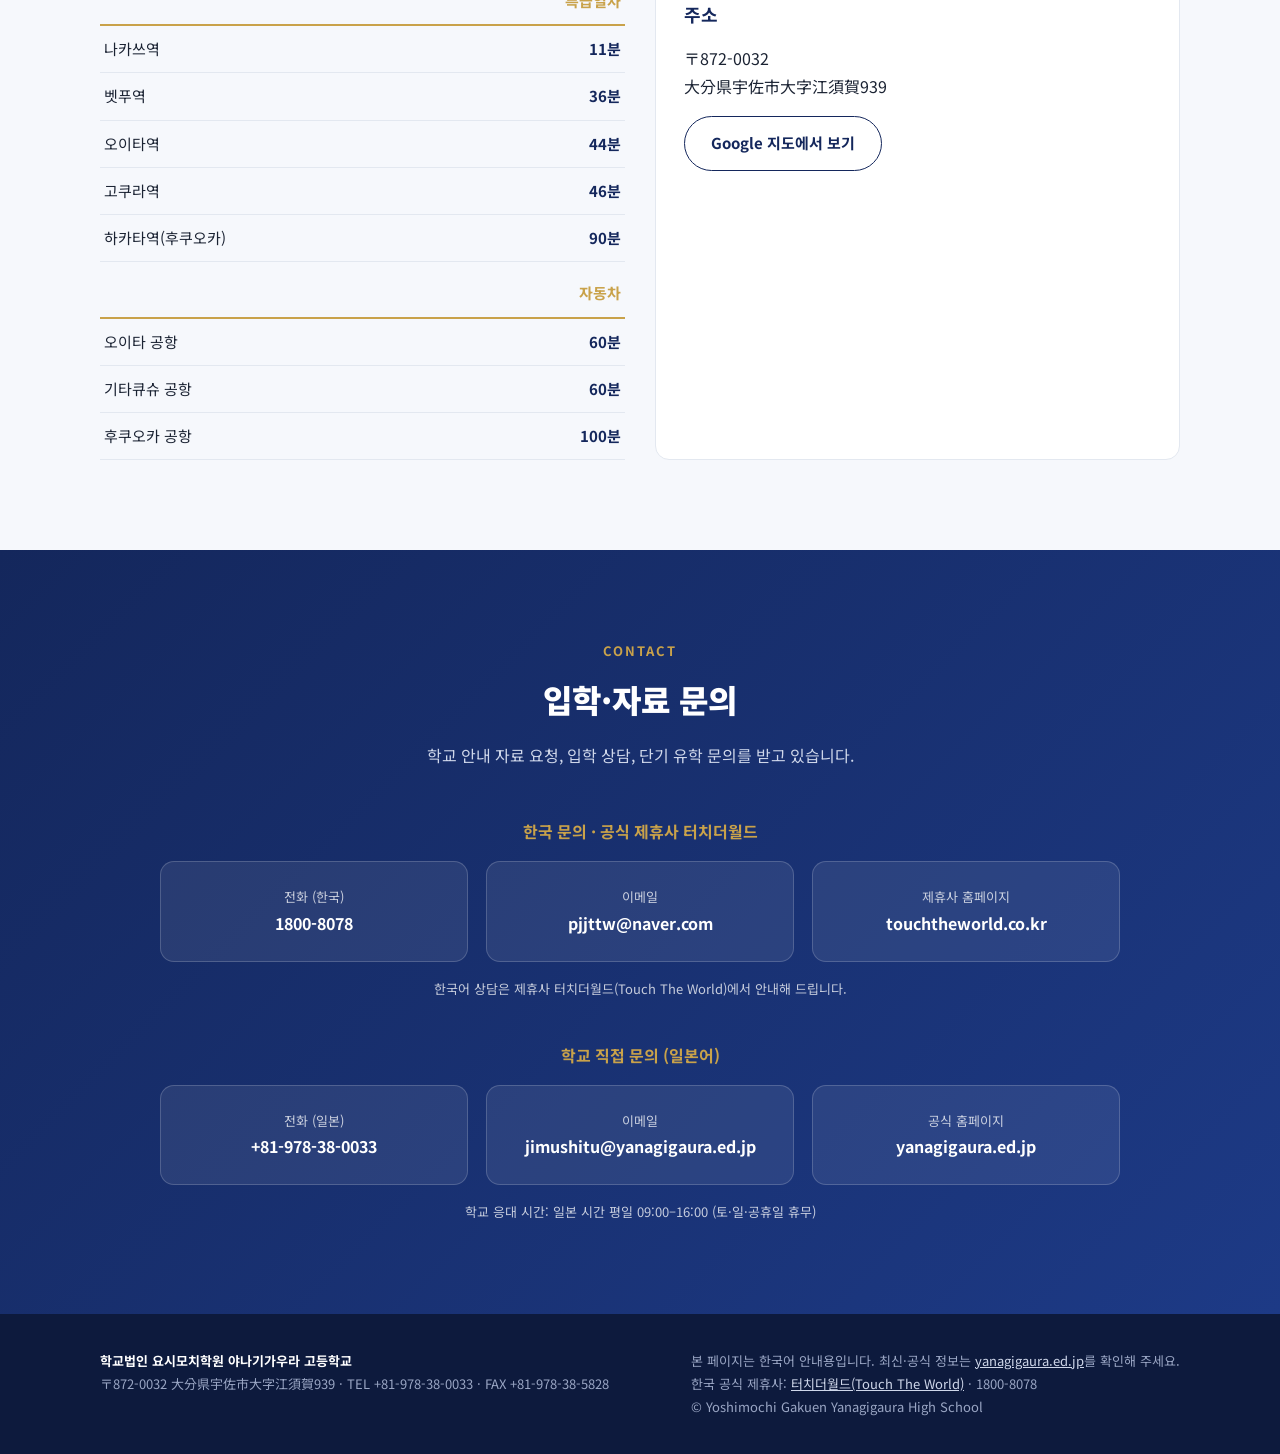
==== commit ff9fa70b: "Add six Korean detail pages and shared stylesheet Global Studies, facilities, dormitory, admission, " ====
--- a/index.html
+++ b/index.html
@@ -7,168 +7,33 @@
 <meta name="description" content="일본 오이타현 우사시에 위치한 사립 야나기가우라 고등학교(柳ヶ浦高等学校)의 한국어 안내 페이지. 글로벌 스터디즈 코스(유학생 코스), 간호학과, 톱 애슬리트 코스 소개.">
 <meta property="og:title" content="야나기가우라 고등학교 | 한국어 안내">
 <meta property="og:description" content="1910년 개교, 일본 오이타현의 사립 고등학교. 유학생을 위한 글로벌 스터디즈 코스 운영.">
-<meta property="og:image" content="images/campus.jpg">
+<meta property="og:image" content="https://www.yanagigaura.co.kr/images/campus.jpg">
 <meta property="og:locale" content="ko_KR">
-<link rel="icon" href="images/emblem.png">
+<link rel="icon" href="/images/emblem.png">
 <link rel="alternate" hreflang="ja" href="https://yanagigaura.ed.jp/">
 <link rel="preconnect" href="https://fonts.googleapis.com">
 <link rel="preconnect" href="https://fonts.gstatic.com" crossorigin>
 <link href="https://fonts.googleapis.com/css2?family=Noto+Sans+KR:wght@400;500;700;900&display=swap" rel="stylesheet">
-<style>
-:root{
-  --navy:#14275c; --navy-2:#1d3a86; --gold:#c9a24a; --sky:#e8f1fb;
-  --ink:#1b2333; --muted:#5b6578; --line:#e3e8f0; --bg:#ffffff; --soft:#f6f8fc;
-}
-*{box-sizing:border-box}
-html{scroll-behavior:smooth;scroll-padding-top:72px}
-body{margin:0;font-family:"Noto Sans KR",system-ui,sans-serif;color:var(--ink);background:var(--bg);line-height:1.75;word-break:keep-all}
-img{max-width:100%;display:block}
-a{color:inherit}
-.wrap{max-width:1120px;margin:0 auto;padding:0 20px}
-
-/* header */
-header{position:sticky;top:0;z-index:10;background:rgba(255,255,255,.95);backdrop-filter:blur(8px);border-bottom:1px solid var(--line)}
-.bar{display:flex;align-items:center;justify-content:space-between;height:68px}
-.brand{display:flex;align-items:center;gap:10px;text-decoration:none}
-.brand img{width:42px;height:42px}
-.brand b{display:block;font-size:17px;color:var(--navy);line-height:1.2}
-.brand small{display:block;font-size:11px;color:var(--muted);letter-spacing:.04em}
-nav ul{display:flex;gap:26px;list-style:none;margin:0;padding:0}
-nav a{text-decoration:none;font-size:15px;font-weight:500}
-nav a:hover{color:var(--navy-2)}
-.lang{font-size:13px;border:1px solid var(--line);border-radius:20px;padding:4px 12px;text-decoration:none;color:var(--muted);margin-left:18px}
-.menu-btn{display:none;background:none;border:0;font-size:26px;cursor:pointer;color:var(--navy)}
-
-/* hero */
-.hero{position:relative;background:linear-gradient(90deg,#f3f8fe 0%,#f3f8fe 35%,rgba(243,248,254,0) 60%),url(images/campus.jpg) right center/cover no-repeat;min-height:520px;display:flex;align-items:center}
-.hero .wrap{width:100%}
-.hero-text{max-width:540px;padding:60px 0}
-.eyebrow{display:inline-block;font-size:13px;font-weight:700;color:var(--gold);letter-spacing:.12em;margin-bottom:14px}
-.hero h1{font-size:44px;line-height:1.3;margin:0 0 18px;color:var(--navy);font-weight:900}
-.hero p{font-size:17px;color:#34405a;margin:0 0 28px}
-.btns{display:flex;gap:12px;flex-wrap:wrap}
-.btn{display:inline-block;padding:13px 26px;border-radius:999px;text-decoration:none;font-weight:700;font-size:15px}
-.btn-p{background:var(--navy);color:#fff}
-.btn-p:hover{background:var(--navy-2)}
-.btn-o{border:1.5px solid var(--navy);color:var(--navy);background:#fff}
-
-/* stats */
-.stats{background:var(--navy);color:#fff}
-.stats .wrap{display:grid;grid-template-columns:repeat(4,1fr);text-align:center}
-.stat{padding:30px 10px;border-right:1px solid rgba(255,255,255,.15)}
-.stat:last-child{border-right:0}
-.stat b{display:block;font-size:34px;font-weight:900;color:var(--gold);line-height:1.2}
-.stat span{font-size:14px;opacity:.85}
-
-/* sections */
-section{padding:90px 0}
-section.alt{background:var(--soft)}
-.sec-head{text-align:center;margin-bottom:48px}
-.sec-head small{display:block;color:var(--gold);font-weight:700;letter-spacing:.16em;font-size:13px;margin-bottom:8px}
-.sec-head h2{font-size:32px;margin:0;color:var(--navy);font-weight:900}
-.sec-head p{color:var(--muted);max-width:720px;margin:14px auto 0}
-.about{display:grid;grid-template-columns:1fr 1fr;gap:50px;align-items:center}
-.about blockquote{margin:0;font-size:22px;font-weight:700;color:var(--navy);line-height:1.6;border-left:4px solid var(--gold);padding-left:20px}
-.about p{color:#3a4558}
-
-/* course cards */
-.cards{display:grid;grid-template-columns:repeat(2,1fr);gap:24px}
-.card{background:#fff;border:1px solid var(--line);border-radius:16px;padding:30px;position:relative;overflow:hidden}
-.card .tag{display:inline-block;font-size:12px;font-weight:700;color:var(--navy-2);background:var(--sky);padding:3px 10px;border-radius:6px}
-.card h3{font-size:22px;margin:12px 0 2px;color:var(--navy)}
-.card .en{font-size:12px;color:var(--muted);letter-spacing:.08em;text-transform:uppercase}
-.card .lead{font-weight:700;margin:14px 0 8px}
-.card ul{margin:0;padding-left:18px;color:#3a4558;font-size:15px}
-.card li{margin:4px 0}
-.card.feature{border:2px solid var(--gold)}
-.card.feature::after{content:"유학생 추천";position:absolute;top:18px;right:-34px;background:var(--gold);color:#fff;font-size:12px;font-weight:700;padding:4px 40px;transform:rotate(35deg)}
-
-/* global */
-.plan{display:grid;grid-template-columns:repeat(4,1fr);gap:14px;margin-bottom:48px}
-.step{background:#fff;border-radius:14px;padding:24px 20px;border-top:4px solid var(--navy-2);box-shadow:0 2px 10px rgba(20,39,92,.06)}
-.step b{display:block;color:var(--navy-2);font-size:14px;margin-bottom:6px}
-.step h4{margin:0 0 6px;font-size:17px}
-.step p{margin:0;font-size:14px;color:var(--muted)}
-.step.goal{background:var(--navy);color:#fff;border-top-color:var(--gold)}
-.step.goal b{color:var(--gold)}
-.step.goal p{color:#cfd7ea}
-.g-grid{display:grid;grid-template-columns:1fr 1fr;gap:24px}
-.box{background:#fff;border-radius:14px;padding:28px;border:1px solid var(--line)}
-.box h4{margin:0 0 14px;color:var(--navy);font-size:18px}
-.chips{display:flex;flex-wrap:wrap;gap:8px}
-.chips span{font-size:14px;background:var(--soft);border:1px solid var(--line);padding:4px 12px;border-radius:999px}
-.sister{list-style:none;margin:0;padding:0;font-size:15px}
-.sister li{padding:8px 0;border-bottom:1px dashed var(--line)}
-.sister li:last-child{border-bottom:0}
-.sister em{font-style:normal;font-weight:700;color:var(--navy-2);margin-right:8px}
-.kr{background:#fff8e6;border-radius:6px;padding:0 4px}
-.msg{margin-top:24px;background:#fff;border-radius:14px;padding:28px;border-left:4px solid var(--gold);color:#3a4558}
-.msg b{display:block;color:var(--navy);margin-bottom:6px}
-
-/* highlight */
-.highlight{display:grid;grid-template-columns:1.2fr 1fr;gap:40px;align-items:center}
-.highlight img{border-radius:16px;box-shadow:0 10px 30px rgba(0,0,0,.12)}
-.highlight h3{font-size:26px;color:var(--navy);margin:0 0 12px}
-.highlight ul{padding-left:18px;color:#3a4558}
-
-/* access */
-.access{display:grid;grid-template-columns:1fr 1fr;gap:30px}
-.times{width:100%;border-collapse:collapse;font-size:15px}
-.times td{padding:10px 4px;border-bottom:1px solid var(--line)}
-.times td:last-child{text-align:right;font-weight:700;color:var(--navy)}
-.times tr.h td{font-weight:700;color:var(--gold);border-bottom:2px solid var(--gold);padding-top:18px}
-
-/* contact */
-.contact{background:linear-gradient(135deg,var(--navy),var(--navy-2));color:#fff;text-align:center}
-.contact h2{color:#fff}
-.contact .sec-head p{color:#cfd7ea}
-.c-grid{display:grid;grid-template-columns:repeat(3,1fr);gap:18px;max-width:960px;margin:0 auto}
-.c-item{background:rgba(255,255,255,.08);border:1px solid rgba(255,255,255,.18);border-radius:14px;padding:24px}
-.c-item small{display:block;opacity:.75;font-size:13px}
-.c-item a,.c-item span{font-size:16px;font-weight:700;text-decoration:none;color:#fff;overflow-wrap:anywhere}
-.contact .note{margin:16px 0 0;font-size:13px;opacity:.75}
-.c-label{font-size:16px;margin:40px 0 16px;color:var(--gold)}
-.c-label:first-of-type{margin-top:0}
-
-footer{background:#0d1a3d;color:#9aa6c4;font-size:13px;padding:36px 0}
-footer .wrap{display:flex;justify-content:space-between;gap:20px;flex-wrap:wrap}
-footer b{color:#fff}
-footer a{color:#cfd7ea}
-
-@media (max-width:860px){
-  nav{display:none;position:absolute;top:68px;left:0;right:0;background:#fff;border-bottom:1px solid var(--line)}
-  nav.open{display:block}
-  nav ul{flex-direction:column;gap:0;padding:8px 20px 16px}
-  nav li a{display:block;padding:10px 0}
-  .menu-btn{display:block}
-  .lang{display:none}
-  .hero{background:linear-gradient(180deg,rgba(243,248,254,.92),rgba(243,248,254,.92)),url(images/campus.jpg) center/cover;min-height:auto}
-  .hero h1{font-size:32px}
-  .stats .wrap{grid-template-columns:repeat(2,1fr)}
-  .stat:nth-child(2){border-right:0}
-  .about,.cards,.g-grid,.highlight,.access,.c-grid{grid-template-columns:1fr}
-  .plan{grid-template-columns:1fr 1fr}
-  section{padding:64px 0}
-  .sec-head h2{font-size:26px}
-  .wrap{padding:0 16px}
-}
-</style>
+<link rel="stylesheet" href="/style.css">
 </head>
 <body>
 
 <header>
   <div class="wrap bar">
-    <a class="brand" href="#top">
-      <img src="images/emblem.png" alt="야나기가우라 고등학교 교표">
+    <a class="brand" href="/">
+      <img src="/images/emblem.png" alt="야나기가우라 고등학교 교표">
       <span><b>야나기가우라 고등학교</b><small>YANAGIGAURA HIGH SCHOOL · 柳ヶ浦高等学校</small></span>
     </a>
     <div style="display:flex;align-items:center">
       <nav id="nav"><ul>
-        <li><a href="#about">학교 소개</a></li>
-        <li><a href="#courses">학과·코스</a></li>
-        <li><a href="#global">유학생 코스</a></li>
-        <li><a href="#access">오시는 길</a></li>
-        <li><a href="#contact">문의</a></li>
+        <li><a href="/" class="on">홈</a></li>
+        <li><a href="/global/">유학생 코스</a></li>
+        <li><a href="/facilities/">시설</a></li>
+        <li><a href="/dormitory/">기숙사</a></li>
+        <li><a href="/admission/">입시 요강</a></li>
+        <li><a href="/scholarship/">학비·장학금</a></li>
+        <li><a href="/careers/">진로</a></li>
+        <li><a href="/#contact">문의</a></li>
       </ul></nav>
       <a class="lang" href="https://yanagigaura.ed.jp/" target="_blank" rel="noopener">日本語</a>
       <button class="menu-btn" aria-label="메뉴" onclick="document.getElementById('nav').classList.toggle('open')">☰</button>
@@ -227,6 +92,7 @@
             <li>일본어능력시험(JLPT) N1 취득 및 일본 대학 진학 목표</li>
             <li>이문화 이해·체험 학습으로 일본 문화·전통 이해</li>
           </ul>
+          <a class="card-link" href="/global/">코스 자세히 보기 →</a>
         </div>
         <div class="card">
           <span class="tag">보통과</span>
@@ -304,7 +170,7 @@
 
   <section class="alt">
     <div class="wrap highlight">
-      <img src="images/winners.jpg" alt="제34회 전일본고등학교 여자축구선수권대회 우승" loading="lazy">
+      <img src="/images/winners.jpg" alt="제34회 전일본고등학교 여자축구선수권대회 우승" loading="lazy">
       <div>
         <small style="color:var(--gold);font-weight:700;letter-spacing:.14em">HIGHLIGHTS</small>
         <h3>스포츠 명문의 자부심</h3>
@@ -318,7 +184,21 @@
     </div>
   </section>
 
-  <section id="access">
+  <section id="more">
+    <div class="wrap">
+      <div class="sec-head"><small>MORE INFO</small><h2>더 알아보기</h2></div>
+      <div class="links">
+        <a class="link-card" href="/global/"><b>글로벌 스터디즈 코스</b><span>유학생 코스 상세, 3년 계획, 자매학교</span></a>
+        <a class="link-card" href="/facilities/"><b>시설 안내</b><span>캠퍼스, 간호동, 야구장·축구장</span></a>
+        <a class="link-card" href="/dormitory/"><b>기숙사 생활</b><span>기숙사 5동, 식사, 월 기숙사비</span></a>
+        <a class="link-card" href="/admission/"><b>입시 요강</b><span>2027학년도 일정, 유학생 특별입시</span></a>
+        <a class="link-card" href="/scholarship/"><b>학비·장학금</b><span>입학금, 월 학비, 장학 제도</span></a>
+        <a class="link-card" href="/careers/"><b>졸업 후 진로</b><span>진학 대학, 간호학과 취업률 100%</span></a>
+      </div>
+    </div>
+  </section>
+
+  <section id="access" class="alt">
     <div class="wrap">
       <div class="sec-head"><small>ACCESS</small><h2>오시는 길</h2>
         <p>〒872-0032 일본 오이타현 우사시 오아자 에스카 939 (大分県宇佐市大字江須賀939)</p></div>
--- a/style.css
+++ b/style.css
@@ -0,0 +1,186 @@
+:root{
+  --navy:#14275c; --navy-2:#1d3a86; --gold:#c9a24a; --sky:#e8f1fb;
+  --ink:#1b2333; --muted:#5b6578; --line:#e3e8f0; --bg:#ffffff; --soft:#f6f8fc;
+}
+*{box-sizing:border-box}
+html{scroll-behavior:smooth;scroll-padding-top:72px}
+body{margin:0;font-family:"Noto Sans KR",system-ui,sans-serif;color:var(--ink);background:var(--bg);line-height:1.75;word-break:keep-all}
+img{max-width:100%;display:block}
+a{color:inherit}
+.wrap{max-width:1120px;margin:0 auto;padding:0 20px}
+
+/* header */
+header{position:sticky;top:0;z-index:10;background:rgba(255,255,255,.95);backdrop-filter:blur(8px);border-bottom:1px solid var(--line)}
+.bar{display:flex;align-items:center;justify-content:space-between;height:68px}
+.brand{display:flex;align-items:center;gap:10px;text-decoration:none}
+.brand img{width:42px;height:42px}
+.brand b{display:block;font-size:17px;color:var(--navy);line-height:1.2}
+.brand small{display:block;font-size:11px;color:var(--muted);letter-spacing:.04em}
+nav ul{display:flex;gap:26px;list-style:none;margin:0;padding:0}
+nav a{text-decoration:none;font-size:15px;font-weight:500}
+nav a:hover{color:var(--navy-2)}
+.lang{font-size:13px;border:1px solid var(--line);border-radius:20px;padding:4px 12px;text-decoration:none;color:var(--muted);margin-left:18px}
+.menu-btn{display:none;background:none;border:0;font-size:26px;cursor:pointer;color:var(--navy)}
+
+/* hero */
+.hero{position:relative;background:linear-gradient(90deg,#f3f8fe 0%,#f3f8fe 35%,rgba(243,248,254,0) 60%),url(images/campus.jpg) right center/cover no-repeat;min-height:520px;display:flex;align-items:center}
+.hero .wrap{width:100%}
+.hero-text{max-width:540px;padding:60px 0}
+.eyebrow{display:inline-block;font-size:13px;font-weight:700;color:var(--gold);letter-spacing:.12em;margin-bottom:14px}
+.hero h1{font-size:44px;line-height:1.3;margin:0 0 18px;color:var(--navy);font-weight:900}
+.hero p{font-size:17px;color:#34405a;margin:0 0 28px}
+.btns{display:flex;gap:12px;flex-wrap:wrap}
+.btn{display:inline-block;padding:13px 26px;border-radius:999px;text-decoration:none;font-weight:700;font-size:15px}
+.btn-p{background:var(--navy);color:#fff}
+.btn-p:hover{background:var(--navy-2)}
+.btn-o{border:1.5px solid var(--navy);color:var(--navy);background:#fff}
+
+/* stats */
+.stats{background:var(--navy);color:#fff}
+.stats .wrap{display:grid;grid-template-columns:repeat(4,1fr);text-align:center}
+.stat{padding:30px 10px;border-right:1px solid rgba(255,255,255,.15)}
+.stat:last-child{border-right:0}
+.stat b{display:block;font-size:34px;font-weight:900;color:var(--gold);line-height:1.2}
+.stat span{font-size:14px;opacity:.85}
+
+/* sections */
+section{padding:90px 0}
+section.alt{background:var(--soft)}
+.sec-head{text-align:center;margin-bottom:48px}
+.sec-head small{display:block;color:var(--gold);font-weight:700;letter-spacing:.16em;font-size:13px;margin-bottom:8px}
+.sec-head h2{font-size:32px;margin:0;color:var(--navy);font-weight:900}
+.sec-head p{color:var(--muted);max-width:720px;margin:14px auto 0}
+.about{display:grid;grid-template-columns:1fr 1fr;gap:50px;align-items:center}
+.about blockquote{margin:0;font-size:22px;font-weight:700;color:var(--navy);line-height:1.6;border-left:4px solid var(--gold);padding-left:20px}
+.about p{color:#3a4558}
+
+/* course cards */
+.cards{display:grid;grid-template-columns:repeat(2,1fr);gap:24px}
+.card{background:#fff;border:1px solid var(--line);border-radius:16px;padding:30px;position:relative;overflow:hidden}
+.card .tag{display:inline-block;font-size:12px;font-weight:700;color:var(--navy-2);background:var(--sky);padding:3px 10px;border-radius:6px}
+.card h3{font-size:22px;margin:12px 0 2px;color:var(--navy)}
+.card .en{font-size:12px;color:var(--muted);letter-spacing:.08em;text-transform:uppercase}
+.card .lead{font-weight:700;margin:14px 0 8px}
+.card ul{margin:0;padding-left:18px;color:#3a4558;font-size:15px}
+.card li{margin:4px 0}
+.card.feature{border:2px solid var(--gold)}
+.card.feature::after{content:"유학생 추천";position:absolute;top:18px;right:-34px;background:var(--gold);color:#fff;font-size:12px;font-weight:700;padding:4px 40px;transform:rotate(35deg)}
+
+/* global */
+.plan{display:grid;grid-template-columns:repeat(4,1fr);gap:14px;margin-bottom:48px}
+.step{background:#fff;border-radius:14px;padding:24px 20px;border-top:4px solid var(--navy-2);box-shadow:0 2px 10px rgba(20,39,92,.06)}
+.step b{display:block;color:var(--navy-2);font-size:14px;margin-bottom:6px}
+.step h4{margin:0 0 6px;font-size:17px}
+.step p{margin:0;font-size:14px;color:var(--muted)}
+.step.goal{background:var(--navy);color:#fff;border-top-color:var(--gold)}
+.step.goal b{color:var(--gold)}
+.step.goal p{color:#cfd7ea}
+.g-grid{display:grid;grid-template-columns:1fr 1fr;gap:24px}
+.box{background:#fff;border-radius:14px;padding:28px;border:1px solid var(--line)}
+.box h4{margin:0 0 14px;color:var(--navy);font-size:18px}
+.chips{display:flex;flex-wrap:wrap;gap:8px}
+.chips span{font-size:14px;background:var(--soft);border:1px solid var(--line);padding:4px 12px;border-radius:999px}
+.sister{list-style:none;margin:0;padding:0;font-size:15px}
+.sister li{padding:8px 0;border-bottom:1px dashed var(--line)}
+.sister li:last-child{border-bottom:0}
+.sister em{font-style:normal;font-weight:700;color:var(--navy-2);margin-right:8px}
+.kr{background:#fff8e6;border-radius:6px;padding:0 4px}
+.msg{margin-top:24px;background:#fff;border-radius:14px;padding:28px;border-left:4px solid var(--gold);color:#3a4558}
+.msg b{display:block;color:var(--navy);margin-bottom:6px}
+
+/* highlight */
+.highlight{display:grid;grid-template-columns:1.2fr 1fr;gap:40px;align-items:center}
+.highlight img{border-radius:16px;box-shadow:0 10px 30px rgba(0,0,0,.12)}
+.highlight h3{font-size:26px;color:var(--navy);margin:0 0 12px}
+.highlight ul{padding-left:18px;color:#3a4558}
+
+/* access */
+.access{display:grid;grid-template-columns:1fr 1fr;gap:30px}
+.times{width:100%;border-collapse:collapse;font-size:15px}
+.times td{padding:10px 4px;border-bottom:1px solid var(--line)}
+.times td:last-child{text-align:right;font-weight:700;color:var(--navy)}
+.times tr.h td{font-weight:700;color:var(--gold);border-bottom:2px solid var(--gold);padding-top:18px}
+
+/* contact */
+.contact{background:linear-gradient(135deg,var(--navy),var(--navy-2));color:#fff;text-align:center}
+.contact h2{color:#fff}
+.contact .sec-head p{color:#cfd7ea}
+.c-grid{display:grid;grid-template-columns:repeat(3,1fr);gap:18px;max-width:960px;margin:0 auto}
+.c-item{background:rgba(255,255,255,.08);border:1px solid rgba(255,255,255,.18);border-radius:14px;padding:24px}
+.c-item small{display:block;opacity:.75;font-size:13px}
+.c-item a,.c-item span{font-size:16px;font-weight:700;text-decoration:none;color:#fff;overflow-wrap:anywhere}
+.contact .note{margin:16px 0 0;font-size:13px;opacity:.75}
+.c-label{font-size:16px;margin:40px 0 16px;color:var(--gold)}
+.c-label:first-of-type{margin-top:0}
+
+footer{background:#0d1a3d;color:#9aa6c4;font-size:13px;padding:36px 0}
+footer .wrap{display:flex;justify-content:space-between;gap:20px;flex-wrap:wrap}
+footer b{color:#fff}
+footer a{color:#cfd7ea}
+
+@media (max-width:860px){
+  nav{display:none;position:absolute;top:68px;left:0;right:0;background:#fff;border-bottom:1px solid var(--line)}
+  nav.open{display:block}
+  nav ul{flex-direction:column;gap:0;padding:8px 20px 16px}
+  nav li a{display:block;padding:10px 0}
+  .menu-btn{display:block}
+  .lang{display:none}
+  .hero{background:linear-gradient(180deg,rgba(243,248,254,.92),rgba(243,248,254,.92)),url(images/campus.jpg) center/cover;min-height:auto}
+  .hero h1{font-size:32px}
+  .stats .wrap{grid-template-columns:repeat(2,1fr)}
+  .stat:nth-child(2){border-right:0}
+  .about,.cards,.g-grid,.highlight,.access,.c-grid{grid-template-columns:1fr}
+  .plan{grid-template-columns:1fr 1fr}
+  section{padding:64px 0}
+  .sec-head h2{font-size:26px}
+  .wrap{padding:0 16px}
+}
+
+/* sub pages */
+nav ul{gap:20px}
+nav a.on{color:var(--navy-2);font-weight:700}
+.page-hero{background:linear-gradient(135deg,var(--navy),var(--navy-2));color:#fff;padding:52px 0 44px}
+.page-hero .crumb{font-size:13px;opacity:.75}
+.page-hero .crumb a{text-decoration:none}
+.page-hero h1{font-size:34px;margin:8px 0 6px;font-weight:900}
+.page .page-hero p{margin:0;color:#dbe3f5;max-width:720px}
+.page section{padding:64px 0}
+.page h2{font-size:24px;color:var(--navy);margin:0 0 18px;font-weight:900}
+.page h2 small{display:block;font-size:12px;color:var(--gold);letter-spacing:.14em;margin-bottom:4px}
+.page p{color:#3a4558}
+.tbl-wrap{overflow-x:auto;margin:0 0 12px}
+.tbl{width:100%;border-collapse:collapse;font-size:15px;background:#fff;min-width:520px}
+.tbl th,.tbl td{border:1px solid var(--line);padding:10px 12px;text-align:left;vertical-align:top}
+.tbl th{background:var(--soft);color:var(--navy);font-weight:700;white-space:nowrap}
+.tbl td.num{text-align:right;white-space:nowrap}
+.tbl tr.total td{font-weight:700;background:#fff8e6}
+.small{font-size:13px;color:var(--muted)}
+.gallery{display:grid;grid-template-columns:repeat(3,1fr);gap:16px}
+.gallery figure{margin:0;background:#fff;border-radius:12px;overflow:hidden;border:1px solid var(--line)}
+.gallery img{width:100%;aspect-ratio:4/3;object-fit:cover}
+.gallery figcaption{padding:10px 14px;font-size:14px;font-weight:700;color:var(--navy)}
+.gallery figcaption span{display:block;font-weight:400;color:var(--muted);font-size:13px}
+.notice{background:#fff8e6;border-left:4px solid var(--gold);border-radius:10px;padding:18px 20px;margin:18px 0;color:#3a4558}
+.notice b{color:var(--navy)}
+.cta{background:var(--soft);text-align:center}
+.cta p{margin:0 0 18px}
+.links{display:grid;grid-template-columns:repeat(3,1fr);gap:18px}
+.link-card{display:block;background:#fff;border:1px solid var(--line);border-radius:14px;padding:24px;text-decoration:none;transition:border-color .2s,transform .2s}
+.link-card:hover{border-color:var(--navy-2);transform:translateY(-2px)}
+.link-card b{display:block;font-size:18px;color:var(--navy);margin-bottom:4px}
+.link-card span{font-size:14px;color:var(--muted)}
+.link-card b::after{content:" →";color:var(--gold)}
+.card-link{display:inline-block;margin-top:14px;font-weight:700;color:var(--navy-2);text-decoration:none}
+@media (max-width:1060px){
+  nav{display:none;position:absolute;top:68px;left:0;right:0;background:#fff;border-bottom:1px solid var(--line);box-shadow:0 8px 16px rgba(0,0,0,.06)}
+  nav.open{display:block}
+  nav ul{flex-direction:column;gap:0;padding:8px 20px 16px}
+  nav li a{display:block;padding:10px 0}
+  .menu-btn{display:block}
+}
+@media (max-width:860px){
+  .gallery,.links{grid-template-columns:1fr 1fr}
+  .page-hero h1{font-size:28px}
+  .page section{padding:48px 0}
+}
+@media (max-width:520px){.gallery,.links{grid-template-columns:1fr}}
